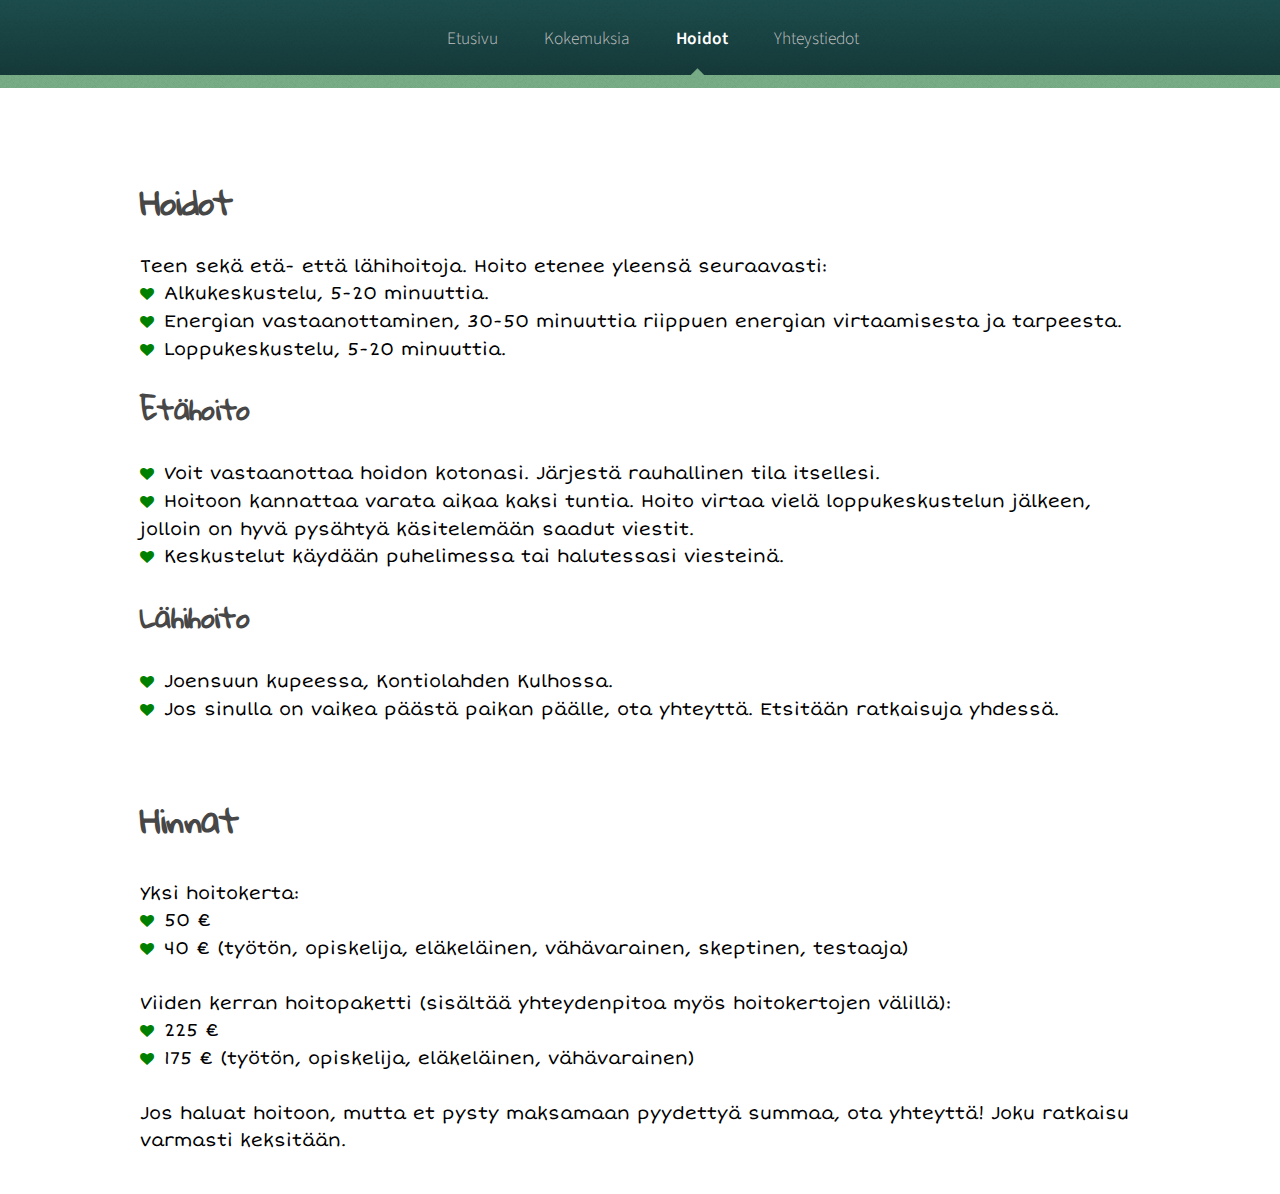
==== hoidot.html @ b132fb82 "Update hoidot.html" ====
<!DOCTYPE html>
<!--
	Arcana by HTML5 UP
	html5up.net | @ajlkn
	Free for personal and commercial use under the CCA 3.0 license (html5up.net/license)
-->
<html>

<head>
  <title>Tarinani</title>
  <meta charset="utf-8" />
  <meta name="viewport" content="width=device-width, initial-scale=1, user-scalable=no" />
  <link rel="stylesheet" href="assets/css/main.css" />
  <link href="https://fonts.googleapis.com/css?family=Gloria+Hallelujah" rel="stylesheet" />
  <link href="https://fonts.googleapis.com/css?family=Gloria+Hallelujah|Short+Stack" rel="stylesheet" />
</head>

<body class="is-preload">
  <div id="page-wrapper">
    <!-- Header -->
    <div id="header">
      <nav id="nav">
        <ul>
          <li><a href="index.html">Etusivu</a></li>
          <li><a href="kokemuksia.html">Kokemuksia</a></li>
          <li class="current"><a href="hoidot.html">Hoidot</a></li>
          <li><a href="yhteystiedot.html">Yhteystiedot</a></li>
        </ul>
      </nav>
    </div>

    <!-- Main -->
    <section class="wrapper style1">
      <div class="container">
        <div id="content">
          <!-- Content -->
          <article style="font-size:18px;">
            <header id="tarinani">
              <h2>Hoidot</h2>
              <p></p>
              <p class="kuka">
              <ul class="list">
		<li>Teen sekä etä- että lähihoitoja. Hoito etenee yleensä seuraavasti:</li>
                <li><i class="fas fa-heart heart"></i> Alkukeskustelu, 5-20 minuuttia.</li>
                <li><i class="fas fa-heart heart"></i> Energian vastaanottaminen, 30-50 minuuttia riippuen energian virtaamisesta ja tarpeesta.</li>
                <li><i class="fas fa-heart heart"></i> Loppukeskustelu, 5-20 minuuttia.</li>
              </ul>
              </p>

              <p class="kuka">
              <h3>Etähoito</h3>
              <ul class="list">
                <li><i class="fas fa-heart heart"></i> Voit vastaanottaa hoidon kotonasi. Järjestä rauhallinen tila itsellesi.</li>
                <li><i class="fas fa-heart heart"></i> Hoitoon kannattaa varata aikaa kaksi tuntia. Hoito virtaa vielä loppukeskustelun jälkeen, jolloin on hyvä pysähtyä käsitelemään saadut viestit. </li>
                <li><i class="fas fa-heart heart"></i> Keskustelut käydään puhelimessa tai halutessasi viesteinä.</li>
              </ul>
              </p>

              <p class="kuka">
              <h3>Lähihoito</h3>
              <ul class="list">
                <li><i class="fas fa-heart heart"></i> Joensuun kupeessa, Kontiolahden Kulhossa.</li>
                <li><i class="fas fa-heart heart"></i> Jos sinulla on vaikea päästä paikan päälle, ota yhteyttä. Etsitään ratkaisuja yhdessä.</li>
              </ul>
              </p>

              <br>

              <p class="kuka">
              <h2>Hinnat</h2>
              <ul class="list">
                <li>Yksi hoitokerta:</li>
                <li><i class="fas fa-heart heart"></i> 50 €</li>
                <li><i class="fas fa-heart heart"></i> 40 € (työtön, opiskelija, eläkeläinen, vähävarainen, skeptinen, testaaja)</li>
                <br>
                <li>Viiden kerran hoitopaketti (sisältää yhteydenpitoa myös hoitokertojen välillä):</li>
                <li><i class="fas fa-heart heart"></i> 225 €</li>
                <li><i class="fas fa-heart heart"></i> 175 € (työtön, opiskelija, eläkeläinen, vähävarainen)</li>
                <br>
                <li>Jos haluat hoitoon, mutta et pysty maksamaan pyydettyä summaa, ota yhteyttä! Joku ratkaisu varmasti keksitään.</li>
              </ul>
              </p>
            </header>
          </article>
        </div>
      </div>
    </section>
  </div>

  <!-- Scripts -->
  <script src="assets/js/jquery.min.js"></script>
  <script src="assets/js/jquery.dropotron.min.js"></script>
  <script src="assets/js/browser.min.js"></script>
  <script src="assets/js/breakpoints.min.js"></script>
  <script src="assets/js/util.js"></script>
  <script src="assets/js/main.js"></script>
</body>

</html>
---- assets/css/main.css ----
@import url("font-awesome.min.css");
@import url("https://fonts.googleapis.com/css?family=Source+Sans+Pro:300,300italic,600,600italic");

/*
	Arcana by HTML5 UP
	html5up.net | @ajlkn
	Free for personal and commercial use under the CCA 3.0 license (html5up.net/license)
*/

html,
body,
div,
span,
applet,
object,
iframe,
h1,
h2,
h3,
h4,
h5,
h6,
p,
blockquote,
pre,
a,
abbr,
acronym,
address,
big,
cite,
code,
del,
dfn,
em,
img,
ins,
kbd,
q,
s,
samp,
small,
strike,
strong,
sub,
sup,
tt,
var,
b,
u,
i,
center,
dl,
dt,
dd,
ol,
ul,
li,
fieldset,
form,
label,
legend,
table,
caption,
tbody,
tfoot,
thead,
tr,
th,
td,
article,
aside,
canvas,
details,
embed,
figure,
figcaption,
footer,
header,
hgroup,
menu,
nav,
output,
ruby,
section,
summary,
time,
mark,
audio,
video {
  margin: 0;
  padding: 0;
  border: 0;
  font-size: 100%;
  font: inherit;
  vertical-align: baseline;
}

article,
aside,
details,
figcaption,
figure,
footer,
header,
hgroup,
menu,
nav,
section {
  display: block;
}

body {
  line-height: 1;
}

ol,
ul {
  list-style: none;
}

blockquote,
q {
  quotes: none;
}

blockquote:before,
blockquote:after,
q:before,
q:after {
  content: "";
  content: none;
}

table {
  border-collapse: collapse;
  border-spacing: 0;
}

body {
  -webkit-text-size-adjust: none;
}

mark {
  background-color: transparent;
  color: inherit;
}
.image-wrapper {
  margin-top: 30px;
  width: 100%;
  display: grid;
  align-items: center;
  padding-left: 0 !important;
  padding: 0 !important;
}
.center {
  display: grid;
  align-items: center;
}
.site-title {
  text-align: center;
  font-size: 2.75em;
  letter-spacing: 0;
  margin-bottom: 20px;
}
.first {
  margin-top: 20px !important;
  margin-left: 0 !important;
}
.no-margin {
  margin-left: 0 !important;
}
.text-first {
  padding-left: 0 !important;
  padding-right: 40px !important;
}
.first-image {
  width: 95%;
  height: 100%;
  object-fit: cover;
  box-shadow: 6px 2px 19px 3px #07070775;
}
.profile-image {
  box-shadow: 6px 2px 19px 3px #07070775;
  width: 95%;
  height: 100%;
  object-fit: cover;
}
.pay {
  font-family: "Short Stack", cursive;
}
.select {
  padding: 5px;
}
.kuka {
  text-align: left;
  font-size: 1.3rem !important;
}
.wrapper-tarinani {
  padding-top: 0 !important;
  margin: 3em 0;
}
.bold-title {
  font-weight: 700;
  font-size: 18px;
}
.less-margin {
  margin: 0 0 1em 0;
}
#sähköpostiystävä {
  margin-top: 4em !important;
}
#ystävätapaaminen {
  margin-top: 4em !important;
}
#ystävätapaaminen > h3 {
  margin-bottom: 50px;
}
.list {
  font-family: "Short Stack", cursive;
  list-style: none;
  padding-left: 0;
  line-height: 27px;
}
.list li{
  padding-left:0;
  color: black
}
.heart {
  font-family: FontAwesome;
  font-style: normal;
  margin: 0 3px 0 0;
  color: green;
  font-size: 14px;
}
.grid {
  display: grid;
  justify-items: center;
}
.box-wrapper {
  box-shadow: 0px -1px 3px 1px #afaeae;
  padding: 10px;
  min-height: 260px;
  margin-bottom: 20px;
}
.box-wrapper-small {
  box-shadow: 0px -1px 3px 1px #afaeae;
  padding: 10px;
  margin-bottom: 20px;
}
.email {
  color: green;
  padding: 0 5px;
}
.first-text {
  margin-top: 80px;
  text-align: center;
}

.email:hover {
  background: green;
  color: white;
}
input::-moz-focus-inner {
  border: 0;
  padding: 0;
}

input,
select,
textarea {
  -moz-appearance: none;
  -webkit-appearance: none;
  -ms-appearance: none;
  appearance: none;
}
p {
  font-family: "Short Stack", cursive;
}

/* Basic */

html {
  box-sizing: border-box;
}

*,
*:before,
*:after {
  box-sizing: inherit;
}

body {
  background: #f7f7f7 url("images/bg01.png");
}

body.is-preload *,
body.is-preload *:before,
body.is-preload *:after {
  -moz-animation: none !important;
  -webkit-animation: none !important;
  -ms-animation: none !important;
  animation: none !important;
  -moz-transition: none !important;
  -webkit-transition: none !important;
  -ms-transition: none !important;
  transition: none !important;
}

body,
input,
select,
textarea {
  color: #474747;
  font-family: "Source Sans Pro", sans-serif;
  font-size: 16pt;
  font-weight: 300;
  line-height: 1.65em;
}

a {
  -moz-transition: color 0.2s ease-in-out, border-color 0.2s ease-in-out,
    opacity 0.2s ease-in-out;
  -webkit-transition: color 0.2s ease-in-out, border-color 0.2s ease-in-out,
    opacity 0.2s ease-in-out;
  -ms-transition: color 0.2s ease-in-out, border-color 0.2s ease-in-out,
    opacity 0.2s ease-in-out;
  transition: color 0.2s ease-in-out, border-color 0.2s ease-in-out,
    opacity 0.2s ease-in-out;
  color: #78ad87;
  text-decoration: none;
  border-bottom: dotted 1px;
}

a:hover {
  color: #78ad87;
  border-bottom-color: transparent;
}

strong,
b {
  font-weight: 600;
}

em,
i {
  font-style: italic;
}

p,
ul,
ol,
dl,
table,
blockquote {
  margin: 0 0 2em 0;
}

h1,
h2,
h3,
h4,
h5,
h6 {
  color: inherit;
  font-weight: 600;
  line-height: 1.75em;
  margin-bottom: 1em;
  font-family: "Gloria Hallelujah", cursive;
}

h1 a,
h2 a,
h3 a,
h4 a,
h5 a,
h6 a {
  color: inherit;
  text-decoration: none;
}

h1 em,
h2 em,
h3 em,
h4 em,
h5 em,
h6 em {
  font-style: normal;
  font-weight: 300;
}

h2 {
  font-size: 1.75em;
  letter-spacing: -0.025em;
}

h3 {
  font-size: 1.5em;
  letter-spacing: -0.025em;
}

sub {
  font-size: 0.8em;
  position: relative;
  top: 0.5em;
}

sup {
  font-size: 0.8em;
  position: relative;
  top: -0.5em;
}

hr {
  border-top: solid 1px #e0e0e0;
  border: 0;
  margin-bottom: 1.5em;
}

blockquote {
  border-left: solid 0.5em #e0e0e0;
  font-style: italic;
  padding: 1em 0 1em 2em;
}

/* Container */

.container {
  margin: 0 auto;
  max-width: 100%;
  width: 1400px;
}

@media screen and (max-width: 1680px) {
  .container {
    width: 1200px;
  }
}

@media screen and (max-width: 1280px) {
  .container {
    width: 1000px;
  }
}

@media screen and (max-width: 980px) {
  .container {
    width: 95%;
  }
}

@media screen and (max-width: 840px) {
  .container {
    width: 95%;
  }
}

@media screen and (max-width: 736px) {
  .container {
    width: 90%;
  }
}

@media screen and (max-width: 480px) {
  .container {
    width: 100%;
  }
  .image-wrapper {
    height: 200px;
  }
  .first-image {
    width: 100%;
    margin-bottom: 20px;
  }
}

/* Row */

.row {
  display: flex;
  flex-wrap: wrap;
  box-sizing: border-box;
  align-items: stretch;
}

.row > * {
  box-sizing: border-box;
}

.row.gtr-uniform > * > :last-child {
  margin-bottom: 0;
}

.row.aln-left {
  justify-content: flex-start;
}

.row.aln-center {
  justify-content: center;
}

.row.aln-right {
  justify-content: flex-end;
}

.row.aln-top {
  align-items: flex-start;
}

.row.aln-middle {
  align-items: center;
}

.row.aln-bottom {
  align-items: flex-end;
}

.row > .imp {
  order: -1;
}

.row > .col-1 {
  width: 8.3333333333%;
}

.row > .off-1 {
  margin-left: 8.3333333333%;
}

.row > .col-2 {
  width: 16.6666666667%;
}

.row > .off-2 {
  margin-left: 16.6666666667%;
}

.row > .col-3 {
  width: 25%;
}

.row > .off-3 {
  margin-left: 25%;
}

.row > .col-4 {
  width: 33.3333333333%;
}

.row > .off-4 {
  margin-left: 33.3333333333%;
}

.row > .col-5 {
  width: 41.6666666667%;
}

.row > .off-5 {
  margin-left: 41.6666666667%;
}

.row > .col-6 {
  width: 50%;
}

.row > .off-6 {
  margin-left: 50%;
}

.row > .col-7 {
  width: 58.3333333333%;
}

.row > .off-7 {
  margin-left: 58.3333333333%;
}

.row > .col-8 {
  width: 66.6666666667%;
}

.row > .off-8 {
  margin-left: 66.6666666667%;
}

.row > .col-9 {
  width: 75%;
}

.row > .off-9 {
  margin-left: 75%;
}

.row > .col-10 {
  width: 83.3333333333%;
}

.row > .off-10 {
  margin-left: 83.3333333333%;
}

.row > .col-11 {
  width: 91.6666666667%;
}

.row > .off-11 {
  margin-left: 91.6666666667%;
}

.row > .col-12 {
  width: 100%;
}

.row > .off-12 {
  margin-left: 100%;
}

.row.gtr-0 {
  margin-top: 0px;
  margin-left: 0px;
}

.row.gtr-0 > * {
  padding: 0px 0 0 0px;
}

.row.gtr-0.gtr-uniform {
  margin-top: 0px;
}

.row.gtr-0.gtr-uniform > * {
  padding-top: 0px;
}

.row.gtr-25 {
  margin-top: -12.5px;
  margin-left: -12.5px;
}

.row.gtr-25 > * {
  padding: 12.5px 0 0 12.5px;
}

.row.gtr-25.gtr-uniform {
  margin-top: -12.5px;
}

.row.gtr-25.gtr-uniform > * {
  padding-top: 12.5px;
}

.row.gtr-50 {
  margin-top: -25px;
  margin-left: -25px;
}

.row.gtr-50 > * {
  padding: 25px 0 0 25px;
}

.row.gtr-50.gtr-uniform {
  margin-top: -25px;
}

.row.gtr-50.gtr-uniform > * {
  padding-top: 25px;
}

.row {
  margin-top: -50px;
  margin-left: -50px;
}

.row > * {
  padding: 50px 0 0 50px;
}

.row.gtr-uniform {
  margin-top: -50px;
}

.row.gtr-uniform > * {
  padding-top: 50px;
}

.row.gtr-150 {
  margin-top: -75px;
  margin-left: -75px;
}

.row.gtr-150 > * {
  padding: 75px 0 0 75px;
}

.row.gtr-150.gtr-uniform {
  margin-top: -75px;
}

.row.gtr-150.gtr-uniform > * {
  padding-top: 75px;
}

.row.gtr-200 {
  margin-top: -100px;
  margin-left: -100px;
}

.row.gtr-200 p {
  font-size: 1.2rem;
}
.row.gtr-200 a {
  font-weight: bold;
  border-bottom: dotted 2px;
  align-self: flex-end;
}
.row.gtr-200 {
  position: relative;
}
.row.gtr-200 > * {
  padding: 100px 0 0 100px;
}

.row.gtr-200.gtr-uniform {
  margin-top: -100px;
}

.row.gtr-200.gtr-uniform > * {
  padding-top: 100px;
}

@media screen and (max-width: 1680px) {
  .row {
    display: flex;
    flex-wrap: wrap;
    box-sizing: border-box;
    align-items: stretch;
  }

  .row > * {
    box-sizing: border-box;
  }

  .row.gtr-uniform > * > :last-child {
    margin-bottom: 0;
  }

  .row.aln-left {
    justify-content: flex-start;
  }

  .row.aln-center {
    justify-content: center;
  }

  .row.aln-right {
    justify-content: flex-end;
  }

  .row.aln-top {
    align-items: flex-start;
  }

  .row.aln-middle {
    align-items: center;
  }

  .row.aln-bottom {
    align-items: flex-end;
  }

  .row > .imp-wide {
    order: -1;
  }

  .row > .col-1-wide {
    width: 8.3333333333%;
  }

  .row > .off-1-wide {
    margin-left: 8.3333333333%;
  }

  .row > .col-2-wide {
    width: 16.6666666667%;
  }

  .row > .off-2-wide {
    margin-left: 16.6666666667%;
  }

  .row > .col-3-wide {
    width: 25%;
  }

  .row > .off-3-wide {
    margin-left: 25%;
  }

  .row > .col-4-wide {
    width: 33.3333333333%;
  }

  .row > .off-4-wide {
    margin-left: 33.3333333333%;
  }

  .row > .col-5-wide {
    width: 41.6666666667%;
  }

  .row > .off-5-wide {
    margin-left: 41.6666666667%;
  }

  .row > .col-6-wide {
    width: 50%;
  }

  .row > .off-6-wide {
    margin-left: 50%;
  }

  .row > .col-7-wide {
    width: 58.3333333333%;
  }

  .row > .off-7-wide {
    margin-left: 58.3333333333%;
  }

  .row > .col-8-wide {
    width: 66.6666666667%;
  }

  .row > .off-8-wide {
    margin-left: 66.6666666667%;
  }

  .row > .col-9-wide {
    width: 75%;
  }

  .row > .off-9-wide {
    margin-left: 75%;
  }

  .row > .col-10-wide {
    width: 83.3333333333%;
  }

  .row > .off-10-wide {
    margin-left: 83.3333333333%;
  }

  .row > .col-11-wide {
    width: 91.6666666667%;
  }

  .row > .off-11-wide {
    margin-left: 91.6666666667%;
  }

  .row > .col-12-wide {
    width: 100%;
  }

  .row > .off-12-wide {
    margin-left: 100%;
  }

  .row.gtr-0 {
    margin-top: 0px;
    margin-left: 0px;
  }

  .row.gtr-0 > * {
    padding: 0px 0 0 0px;
  }

  .row.gtr-0.gtr-uniform {
    margin-top: 0px;
  }

  .row.gtr-0.gtr-uniform > * {
    padding-top: 0px;
  }

  .row.gtr-25 {
    margin-top: -10px;
    margin-left: -10px;
  }

  .row.gtr-25 > * {
    padding: 10px 0 0 10px;
  }

  .row.gtr-25.gtr-uniform {
    margin-top: -10px;
  }

  .row.gtr-25.gtr-uniform > * {
    padding-top: 10px;
  }

  .row.gtr-50 {
    margin-top: -20px;
    margin-left: -20px;
  }

  .row.gtr-50 > * {
    padding: 20px 0 0 20px;
  }

  .row.gtr-50.gtr-uniform {
    margin-top: -20px;
  }

  .row.gtr-50.gtr-uniform > * {
    padding-top: 20px;
  }

  .row {
    margin-top: -40px;
    margin-left: -40px;
  }

  .row > * {
    padding: 40px 0 0 40px;
  }

  .row.gtr-uniform {
    margin-top: -40px;
  }

  .row.gtr-uniform > * {
    padding-top: 40px;
  }

  .row.gtr-150 {
    margin-top: -60px;
    margin-left: -60px;
  }

  .row.gtr-150 > * {
    padding: 60px 0 0 60px;
  }

  .row.gtr-150.gtr-uniform {
    margin-top: -60px;
  }

  .row.gtr-150.gtr-uniform > * {
    padding-top: 60px;
  }

  .row.gtr-200 {
    margin-top: -80px;
    margin-left: -80px;
  }

  .row.gtr-200 > * {
    padding: 80px 0 0 80px;
  }

  .row.gtr-200.gtr-uniform {
    margin-top: -80px;
  }

  .row.gtr-200.gtr-uniform > * {
    padding-top: 80px;
  }
}

@media screen and (max-width: 1280px) {
  .row {
    display: flex;
    flex-wrap: wrap;
    box-sizing: border-box;
    align-items: stretch;
  }

  .row > * {
    box-sizing: border-box;
  }

  .row.gtr-uniform > * > :last-child {
    margin-bottom: 0;
  }

  .row.aln-left {
    justify-content: flex-start;
  }

  .row.aln-center {
    justify-content: center;
  }

  .row.aln-right {
    justify-content: flex-end;
  }

  .row.aln-top {
    align-items: flex-start;
  }

  .row.aln-middle {
    align-items: center;
  }

  .row.aln-bottom {
    align-items: flex-end;
  }

  .row > .imp-normal {
    order: -1;
  }

  .row > .col-1-normal {
    width: 8.3333333333%;
  }

  .row > .off-1-normal {
    margin-left: 8.3333333333%;
  }

  .row > .col-2-normal {
    width: 16.6666666667%;
  }

  .row > .off-2-normal {
    margin-left: 16.6666666667%;
  }

  .row > .col-3-normal {
    width: 25%;
  }

  .row > .off-3-normal {
    margin-left: 25%;
  }

  .row > .col-4-normal {
    width: 33.3333333333%;
  }

  .row > .off-4-normal {
    margin-left: 33.3333333333%;
  }

  .row > .col-5-normal {
    width: 41.6666666667%;
  }

  .row > .off-5-normal {
    margin-left: 41.6666666667%;
  }

  .row > .col-6-normal {
    width: 50%;
  }

  .row > .off-6-normal {
    margin-left: 50%;
  }

  .row > .col-7-normal {
    width: 58.3333333333%;
  }

  .row > .off-7-normal {
    margin-left: 58.3333333333%;
  }

  .row > .col-8-normal {
    width: 66.6666666667%;
  }

  .row > .off-8-normal {
    margin-left: 66.6666666667%;
  }

  .row > .col-9-normal {
    width: 75%;
  }

  .row > .off-9-normal {
    margin-left: 75%;
  }

  .row > .col-10-normal {
    width: 83.3333333333%;
  }

  .row > .off-10-normal {
    margin-left: 83.3333333333%;
  }

  .row > .col-11-normal {
    width: 91.6666666667%;
  }

  .row > .off-11-normal {
    margin-left: 91.6666666667%;
  }

  .row > .col-12-normal {
    width: 100%;
  }

  .row > .off-12-normal {
    margin-left: 100%;
  }

  .row.gtr-0 {
    margin-top: 0px;
    margin-left: 0px;
  }

  .row.gtr-0 > * {
    padding: 0px 0 0 0px;
  }

  .row.gtr-0.gtr-uniform {
    margin-top: 0px;
  }

  .row.gtr-0.gtr-uniform > * {
    padding-top: 0px;
  }

  .row.gtr-25 {
    margin-top: -7.5px;
    margin-left: -7.5px;
  }

  .row.gtr-25 > * {
    padding: 7.5px 0 0 7.5px;
  }

  .row.gtr-25.gtr-uniform {
    margin-top: -7.5px;
  }

  .row.gtr-25.gtr-uniform > * {
    padding-top: 7.5px;
  }

  .row.gtr-50 {
    margin-top: -15px;
    margin-left: -15px;
  }

  .row.gtr-50 > * {
    padding: 15px 0 0 15px;
  }

  .row.gtr-50.gtr-uniform {
    margin-top: -15px;
  }

  .row.gtr-50.gtr-uniform > * {
    padding-top: 15px;
  }

  .row {
    margin-top: -30px;
    margin-left: -30px;
  }

  .row > * {
    padding: 30px 0 0 30px;
  }

  .row.gtr-uniform {
    margin-top: -30px;
  }

  .row.gtr-uniform > * {
    padding-top: 30px;
  }

  .row.gtr-150 {
    margin-top: -45px;
    margin-left: -45px;
  }

  .row.gtr-150 > * {
    padding: 45px 0 0 45px;
  }

  .row.gtr-150.gtr-uniform {
    margin-top: -45px;
  }

  .row.gtr-150.gtr-uniform > * {
    padding-top: 45px;
  }

  .row.gtr-200 {
    margin-top: -60px;
    margin-left: -60px;
  }

  .row.gtr-200 > * {
    padding: 30px 0 0 30px;
  }

  .row.gtr-200.gtr-uniform {
    margin-top: -60px;
  }

  .row.gtr-200.gtr-uniform > * {
    padding-top: 60px;
  }
}

@media screen and (max-width: 980px) {
  .row {
    display: flex;
    flex-wrap: wrap;
    box-sizing: border-box;
    align-items: stretch;
  }

  .row > * {
    box-sizing: border-box;
  }

  .row.gtr-uniform > * > :last-child {
    margin-bottom: 0;
  }

  .row.aln-left {
    justify-content: flex-start;
  }

  .row.aln-center {
    justify-content: center;
  }

  .row.aln-right {
    justify-content: flex-end;
  }

  .row.aln-top {
    align-items: flex-start;
  }

  .row.aln-middle {
    align-items: center;
  }

  .row.aln-bottom {
    align-items: flex-end;
  }

  .row > .imp-narrow {
    order: -1;
  }

  .row > .col-1-narrow {
    width: 8.3333333333%;
  }

  .row > .off-1-narrow {
    margin-left: 8.3333333333%;
  }

  .row > .col-2-narrow {
    width: 16.6666666667%;
  }

  .row > .off-2-narrow {
    margin-left: 16.6666666667%;
  }

  .row > .col-3-narrow {
    width: 25%;
  }

  .row > .off-3-narrow {
    margin-left: 25%;
  }

  .row > .col-4-narrow {
    width: 33.3333333333%;
  }

  .row > .off-4-narrow {
    margin-left: 33.3333333333%;
  }

  .row > .col-5-narrow {
    width: 41.6666666667%;
  }

  .row > .off-5-narrow {
    margin-left: 41.6666666667%;
  }

  .row > .col-6-narrow {
    width: 50%;
  }

  .row > .off-6-narrow {
    margin-left: 50%;
  }

  .row > .col-7-narrow {
    width: 58.3333333333%;
  }

  .row > .off-7-narrow {
    margin-left: 58.3333333333%;
  }

  .row > .col-8-narrow {
    width: 66.6666666667%;
  }

  .row > .off-8-narrow {
    margin-left: 66.6666666667%;
  }

  .row > .col-9-narrow {
    width: 75%;
  }

  .row > .off-9-narrow {
    margin-left: 75%;
  }

  .row > .col-10-narrow {
    width: 83.3333333333%;
  }

  .row > .off-10-narrow {
    margin-left: 83.3333333333%;
  }

  .row > .col-11-narrow {
    width: 91.6666666667%;
  }

  .row > .off-11-narrow {
    margin-left: 91.6666666667%;
  }

  .row > .col-12-narrow {
    width: 100%;
  }

  .row > .off-12-narrow {
    margin-left: 100%;
  }

  .row.gtr-0 {
    margin-top: 0px;
    margin-left: 0px;
  }

  .row.gtr-0 > * {
    padding: 0px 0 0 0px;
  }

  .row.gtr-0.gtr-uniform {
    margin-top: 0px;
  }

  .row.gtr-0.gtr-uniform > * {
    padding-top: 0px;
  }

  .row.gtr-25 {
    margin-top: -7.5px;
    margin-left: -7.5px;
  }

  .row.gtr-25 > * {
    padding: 7.5px 0 0 7.5px;
  }

  .row.gtr-25.gtr-uniform {
    margin-top: -7.5px;
  }

  .row.gtr-25.gtr-uniform > * {
    padding-top: 7.5px;
  }

  .row.gtr-50 {
    margin-top: -15px;
    margin-left: -15px;
  }

  .row.gtr-50 > * {
    padding: 15px 0 0 15px;
  }

  .row.gtr-50.gtr-uniform {
    margin-top: -15px;
  }

  .row.gtr-50.gtr-uniform > * {
    padding-top: 15px;
  }

  .row {
    margin-top: -30px;
    margin-left: -30px;
  }

  .row > * {
    padding: 30px 0 0 30px;
  }

  .row.gtr-uniform {
    margin-top: -30px;
  }

  .row.gtr-uniform > * {
    padding-top: 30px;
  }

  .row.gtr-150 {
    margin-top: -45px;
    margin-left: -45px;
  }

  .row.gtr-150 > * {
    padding: 45px 0 0 45px;
  }

  .row.gtr-150.gtr-uniform {
    margin-top: -45px;
  }

  .row.gtr-150.gtr-uniform > * {
    padding-top: 45px;
  }

  .row.gtr-200 {
    margin-top: -60px;
    margin-left: -60px;
  }

  .row.gtr-200 > * {
    padding: 60px 0 0 60px;
  }

  .row.gtr-200.gtr-uniform {
    margin-top: -60px;
  }

  .row.gtr-200.gtr-uniform > * {
    padding-top: 60px;
  }
}

@media screen and (max-width: 840px) {
  .row {
    display: flex;
    flex-wrap: wrap;
    box-sizing: border-box;
    align-items: stretch;
  }

  .row > * {
    box-sizing: border-box;
  }

  .row.gtr-uniform > * > :last-child {
    margin-bottom: 0;
  }

  .row.aln-left {
    justify-content: flex-start;
  }

  .row.aln-center {
    justify-content: center;
  }

  .row.aln-right {
    justify-content: flex-end;
  }

  .row.aln-top {
    align-items: flex-start;
  }

  .row.aln-middle {
    align-items: center;
  }

  .row.aln-bottom {
    align-items: flex-end;
  }

  .row > .imp-narrower {
    order: -1;
  }

  .row > .col-1-narrower {
    width: 8.3333333333%;
  }

  .row > .off-1-narrower {
    margin-left: 8.3333333333%;
  }

  .row > .col-2-narrower {
    width: 16.6666666667%;
  }

  .row > .off-2-narrower {
    margin-left: 16.6666666667%;
  }

  .row > .col-3-narrower {
    width: 25%;
  }

  .row > .off-3-narrower {
    margin-left: 25%;
  }

  .row > .col-4-narrower {
    width: 33.3333333333%;
  }

  .row > .off-4-narrower {
    margin-left: 33.3333333333%;
  }

  .row > .col-5-narrower {
    width: 41.6666666667%;
  }

  .row > .off-5-narrower {
    margin-left: 41.6666666667%;
  }

  .row > .col-6-narrower {
    width: 50%;
  }

  .row > .off-6-narrower {
    margin-left: 50%;
  }

  .row > .col-7-narrower {
    width: 58.3333333333%;
  }

  .row > .off-7-narrower {
    margin-left: 58.3333333333%;
  }

  .row > .col-8-narrower {
    width: 66.6666666667%;
  }

  .row > .off-8-narrower {
    margin-left: 66.6666666667%;
  }

  .row > .col-9-narrower {
    width: 75%;
  }

  .row > .off-9-narrower {
    margin-left: 75%;
  }

  .row > .col-10-narrower {
    width: 83.3333333333%;
  }

  .row > .off-10-narrower {
    margin-left: 83.3333333333%;
  }

  .row > .col-11-narrower {
    width: 91.6666666667%;
  }

  .row > .off-11-narrower {
    margin-left: 91.6666666667%;
  }

  .row > .col-12-narrower {
    width: 100%;
  }

  .row > .off-12-narrower {
    margin-left: 100%;
  }

  .row.gtr-0 {
    margin-top: 0px;
    margin-left: 0px;
  }

  .row.gtr-0 > * {
    padding: 0px 0 0 0px;
  }

  .row.gtr-0.gtr-uniform {
    margin-top: 0px;
  }

  .row.gtr-0.gtr-uniform > * {
    padding-top: 0px;
  }

  .row.gtr-25 {
    margin-top: -7.5px;
    margin-left: -7.5px;
  }

  .row.gtr-25 > * {
    padding: 7.5px 0 0 7.5px;
  }

  .row.gtr-25.gtr-uniform {
    margin-top: -7.5px;
  }

  .row.gtr-25.gtr-uniform > * {
    padding-top: 7.5px;
  }

  .row.gtr-50 {
    margin-top: -15px;
    margin-left: -15px;
  }

  .row.gtr-50 > * {
    padding: 15px 0 0 15px;
  }

  .row.gtr-50.gtr-uniform {
    margin-top: -15px;
  }

  .row.gtr-50.gtr-uniform > * {
    padding-top: 15px;
  }

  .row {
    margin-top: -30px;
    margin-left: -30px;
  }

  .row > * {
    padding: 30px 0 0 30px;
  }

  .row.gtr-uniform {
    margin-top: -30px;
  }

  .row.gtr-uniform > * {
    padding-top: 30px;
  }

  .row.gtr-150 {
    margin-top: -45px;
    margin-left: -45px;
  }

  .row.gtr-150 > * {
    padding: 45px 0 0 45px;
  }

  .row.gtr-150.gtr-uniform {
    margin-top: -45px;
  }

  .row.gtr-150.gtr-uniform > * {
    padding-top: 45px;
  }

  .row.gtr-200 {
    margin-top: -60px;
    margin-left: -60px;
  }

  .row.gtr-200 > * {
    padding: 0;
  }

  .row.gtr-200.gtr-uniform {
    margin-top: -60px;
  }

  .row.gtr-200.gtr-uniform > * {
    padding-top: 60px;
  }
}

@media screen and (max-width: 736px) {
  .row {
    display: flex;
    flex-wrap: wrap;
    box-sizing: border-box;
    align-items: stretch;
  }

  .row > * {
    box-sizing: border-box;
  }

  .row.gtr-uniform > * > :last-child {
    margin-bottom: 0;
  }

  .row.aln-left {
    justify-content: flex-start;
  }

  .row.aln-center {
    justify-content: center;
  }

  .row.aln-right {
    justify-content: flex-end;
  }

  .row.aln-top {
    align-items: flex-start;
  }

  .row.aln-middle {
    align-items: center;
  }

  .row.aln-bottom {
    align-items: flex-end;
  }

  .row > .imp-mobile {
    order: -1;
  }

  .row > .col-1-mobile {
    width: 8.3333333333%;
  }

  .row > .off-1-mobile {
    margin-left: 8.3333333333%;
  }

  .row > .col-2-mobile {
    width: 16.6666666667%;
  }

  .row > .off-2-mobile {
    margin-left: 16.6666666667%;
  }

  .row > .col-3-mobile {
    width: 25%;
  }

  .row > .off-3-mobile {
    margin-left: 25%;
  }

  .row > .col-4-mobile {
    width: 33.3333333333%;
  }

  .row > .off-4-mobile {
    margin-left: 33.3333333333%;
  }

  .row > .col-5-mobile {
    width: 41.6666666667%;
  }

  .row > .off-5-mobile {
    margin-left: 41.6666666667%;
  }

  .row > .col-6-mobile {
    width: 50%;
  }

  .row > .off-6-mobile {
    margin-left: 50%;
  }

  .row > .col-7-mobile {
    width: 58.3333333333%;
  }

  .row > .off-7-mobile {
    margin-left: 58.3333333333%;
  }

  .row > .col-8-mobile {
    width: 66.6666666667%;
  }

  .row > .off-8-mobile {
    margin-left: 66.6666666667%;
  }

  .row > .col-9-mobile {
    width: 75%;
  }

  .row > .off-9-mobile {
    margin-left: 75%;
  }

  .row > .col-10-mobile {
    width: 83.3333333333%;
  }

  .row > .off-10-mobile {
    margin-left: 83.3333333333%;
  }

  .row > .col-11-mobile {
    width: 91.6666666667%;
  }

  .row > .off-11-mobile {
    margin-left: 91.6666666667%;
  }

  .row > .col-12-mobile {
    width: 100%;
  }

  .row > .off-12-mobile {
    margin-left: 100%;
  }

  .row.gtr-0 {
    margin-top: 0px;
    margin-left: 0px;
  }

  .row.gtr-0 > * {
    padding: 0px 0 0 0px;
  }

  .row.gtr-0.gtr-uniform {
    margin-top: 0px;
  }

  .row.gtr-0.gtr-uniform > * {
    padding-top: 0px;
  }

  .row.gtr-25 {
    margin-top: -5px;
    margin-left: -5px;
  }

  .row.gtr-25 > * {
    padding: 5px 0 0 5px;
  }

  .row.gtr-25.gtr-uniform {
    margin-top: -5px;
  }

  .row.gtr-25.gtr-uniform > * {
    padding-top: 5px;
  }

  .row.gtr-50 {
    margin-top: -10px;
    margin-left: -10px;
  }

  .row.gtr-50 > * {
    padding: 10px 0 0 10px;
  }

  .row.gtr-50.gtr-uniform {
    margin-top: -10px;
  }

  .row.gtr-50.gtr-uniform > * {
    padding-top: 10px;
  }

  .row {
    margin-top: -20px;
    margin-left: -20px;
  }

  .row > * {
    padding: 20px 0 0 20px;
  }

  .row.gtr-uniform {
    margin-top: -20px;
  }

  .row.gtr-uniform > * {
    padding-top: 20px;
  }

  .row.gtr-150 {
    margin-top: -30px;
    margin-left: -30px;
  }

  .row.gtr-150 > * {
    padding: 30px 0 0 30px;
  }

  .row.gtr-150.gtr-uniform {
    margin-top: -30px;
  }

  .row.gtr-150.gtr-uniform > * {
    padding-top: 30px;
  }

  .row.gtr-200 {
    margin-top: -40px;
    margin-left: -40px;
  }

  .row.gtr-200 > * {
    padding: 40px 0 0 40px;
  }

  .row.gtr-200.gtr-uniform {
    margin-top: -40px;
  }

  .row.gtr-200.gtr-uniform > * {
    padding-top: 40px;
  }
}

@media screen and (max-width: 480px) {
  .row {
    display: flex;
    flex-wrap: wrap;
    box-sizing: border-box;
    align-items: stretch;
  }

  .row > * {
    box-sizing: border-box;
  }

  .row.gtr-uniform > * > :last-child {
    margin-bottom: 0;
  }

  .row.aln-left {
    justify-content: flex-start;
  }

  .row.aln-center {
    justify-content: center;
  }

  .row.aln-right {
    justify-content: flex-end;
  }

  .row.aln-top {
    align-items: flex-start;
  }

  .row.aln-middle {
    align-items: center;
  }

  .row.aln-bottom {
    align-items: flex-end;
  }

  .row > .imp-mobilep {
    order: -1;
  }

  .row > .col-1-mobilep {
    width: 8.3333333333%;
  }

  .row > .off-1-mobilep {
    margin-left: 8.3333333333%;
  }

  .row > .col-2-mobilep {
    width: 16.6666666667%;
  }

  .row > .off-2-mobilep {
    margin-left: 16.6666666667%;
  }

  .row > .col-3-mobilep {
    width: 25%;
  }

  .row > .off-3-mobilep {
    margin-left: 25%;
  }

  .row > .col-4-mobilep {
    width: 33.3333333333%;
  }

  .row > .off-4-mobilep {
    margin-left: 33.3333333333%;
  }

  .row > .col-5-mobilep {
    width: 41.6666666667%;
  }

  .row > .off-5-mobilep {
    margin-left: 41.6666666667%;
  }

  .row > .col-6-mobilep {
    width: 50%;
  }

  .row > .off-6-mobilep {
    margin-left: 50%;
  }

  .row > .col-7-mobilep {
    width: 58.3333333333%;
  }

  .row > .off-7-mobilep {
    margin-left: 58.3333333333%;
  }

  .row > .col-8-mobilep {
    width: 66.6666666667%;
  }

  .row > .off-8-mobilep {
    margin-left: 66.6666666667%;
  }

  .row > .col-9-mobilep {
    width: 75%;
  }

  .row > .off-9-mobilep {
    margin-left: 75%;
  }

  .row > .col-10-mobilep {
    width: 83.3333333333%;
  }

  .row > .off-10-mobilep {
    margin-left: 83.3333333333%;
  }

  .row > .col-11-mobilep {
    width: 91.6666666667%;
  }

  .row > .off-11-mobilep {
    margin-left: 91.6666666667%;
  }

  .row > .col-12-mobilep {
    width: 100%;
  }

  .row > .off-12-mobilep {
    margin-left: 100%;
  }

  .row.gtr-0 {
    margin-top: 0px;
    margin-left: 0px;
  }

  .row.gtr-0 > * {
    padding: 0px 0 0 0px;
  }

  .row.gtr-0.gtr-uniform {
    margin-top: 0px;
  }

  .row.gtr-0.gtr-uniform > * {
    padding-top: 0px;
  }

  .row.gtr-25 {
    margin-top: -5px;
    margin-left: -5px;
  }

  .row.gtr-25 > * {
    padding: 5px 0 0 5px;
  }

  .row.gtr-25.gtr-uniform {
    margin-top: -5px;
  }

  .row.gtr-25.gtr-uniform > * {
    padding-top: 5px;
  }

  .row.gtr-50 {
    margin-top: -10px;
    margin-left: -10px;
  }

  .row.gtr-50 > * {
    padding: 10px 0 0 10px;
  }

  .row.gtr-50.gtr-uniform {
    margin-top: -10px;
  }

  .row.gtr-50.gtr-uniform > * {
    padding-top: 10px;
  }

  .row {
    margin-top: -20px;
    margin-left: -20px;
  }

  .row > * {
    padding: 20px 0 0 20px;
  }

  .row.gtr-uniform {
    margin-top: -20px;
  }

  .row.gtr-uniform > * {
    padding-top: 20px;
  }

  .row.gtr-150 {
    margin-top: -30px;
    margin-left: -30px;
  }

  .row.gtr-150 > * {
    padding: 30px 0 0 30px;
  }

  .row.gtr-150.gtr-uniform {
    margin-top: -30px;
  }

  .row.gtr-150.gtr-uniform > * {
    padding-top: 30px;
  }

  .row.gtr-200 {
    margin-top: -40px;
    margin-left: -40px;
  }

  .row.gtr-200 > * {
    padding: 0;
  }
  .row.gtr-200 p {
    font-size: 14px !important;
  }
  .row.gtr-200.gtr-uniform {
    margin-top: -40px;
  }

  .row.gtr-200.gtr-uniform > * {
    padding-top: 40px;
  }
}

/* Section/Article */

section.special,
article.special {
  text-align: center;
}

header p {
  color: #999;
  font-size: 1.25em;
  position: relative;
  margin-top: -1.25em;
  margin-bottom: 2.25em;
}

header.major {
  text-align: center;
  margin: 0 0 2em 0;
}

header.major h2 {
  font-size: 2.25em;
}

header.major p {
  position: relative;
  border-top: solid 1px #e0e0e0;
  padding: 1em 0 0 0;
  margin: 0;
  top: -1em;
  font-size: 1.5em;
  letter-spacing: -0.025em;
}

footer {
  margin: 0 0 3em 0;
}
#footer {
  padding: 10px 20px 0 20px !important;
  color: #f18908;
  text-align: center;
}
footer > :last-child {
  margin-bottom: 0;
}

footer.major {
  padding-top: 3em;
}

/* Form */

input[type="text"],
input[type="password"],
input[type="email"],
textarea {
  -moz-appearance: none;
  -webkit-appearance: none;
  -ms-appearance: none;
  appearance: none;
  -moz-transition: border-color 0.2s ease-in-out;
  -webkit-transition: border-color 0.2s ease-in-out;
  -ms-transition: border-color 0.2s ease-in-out;
  transition: border-color 0.2s ease-in-out;
  background: #fff;
  border: solid 1px #e0e0e0;
  border-radius: 5px;
  color: inherit;
  display: block;
  outline: 0;
  padding: 0.75em;
  text-decoration: none;
  width: 100%;
}

input[type="text"]:focus,
input[type="password"]:focus,
input[type="email"]:focus,
textarea:focus {
  border-color: #78ad87;
}

input[type="text"],
input[type="password"],
input[type="email"] {
  line-height: 1em;
}

label {
  display: block;
  color: inherit;
  font-weight: 600;
  line-height: 1.75em;
  margin-bottom: 0.5em;
}

::-webkit-input-placeholder {
  color: #999;
  position: relative;
  top: 3px;
}

:-moz-placeholder {
  color: #999;
}

::-moz-placeholder {
  color: #999;
}

:-ms-input-placeholder {
  color: #999;
}

/* Image */

.image {
  border: 0;
  display: inline-block;
  position: relative;
  border-radius: 5px;
}

.image img {
  display: block;
  border-radius: 5px;
}

.image.left {
  display: block;
  float: left;
  margin: 0 2em 2em 0;
  position: relative;
  top: 0.25em;
}

.image.left img {
  display: block;
  width: 100%;
}

.image.fit {
  display: block;
}

.image.fit img {
  display: block;
  width: 100%;
}

.image.featured {
  display: block;
  margin: 0 0 2em 0;
}

.image.featured img {
  display: block;
  width: 100%;
}

/* Icon */

.icon {
  text-decoration: none;
  position: relative;
  text-decoration: none;
}

.icon:before {
  -moz-osx-font-smoothing: grayscale;
  -webkit-font-smoothing: antialiased;
  font-family: FontAwesome;
  font-style: normal;
  font-weight: normal;
  text-transform: none !important;
}

.icon > .label {
  display: none;
}

.icon.major {
  text-align: center;
  cursor: default;
  background-color: #78ad87;
  color: #fff;
  border-radius: 100%;
  display: inline-block;
  width: 5em;
  height: 5em;
  line-height: 5em;
}

.icon.major:before {
  font-size: 40px;
}
.fa-sun-o {
  background-color: #fff !important;
  color: #ffba00 !important;
}
.fa-envira {
  background-color: #fff !important;
  color: #0b933a !important;
}
.fa-pagelines {
  background-color: #fff !important;
  color: #ffba00 !important;
}

/* Lists */

ol {
  list-style: decimal;
  padding-left: 1.25em;
}

ol li {
  padding-left: 0.25em;
}

ul {
  list-style: disc;
  padding-left: 1em;
}

ul li {
  padding-left: 0.5em;
}

/* Links */

ul.links {
  list-style: none;
  padding-left: 0;
}

ul.links li {
  line-height: 2.5em;
  padding-left: 0;
}

/* Icons */

ul.icons {
  cursor: default;
  list-style: none;
  padding-left: 0;
}

ul.icons li {
  display: inline-block;
  line-height: 1em;
  padding-left: 1.5em;
}

ul.icons li:first-child {
  padding-left: 0;
}

ul.icons li a,
ul.icons li span {
  font-size: 2em;
  border: 0;
}

/* Menu */

ul.menu {
  list-style: none;
  padding-left: 0;
}

ul.menu li {
  border-left: solid 1px #e0e0e0;
  display: inline-block;
  padding: 0 0 0 1em;
  margin: 0 0 0 1em;
}

ul.menu li:first-child {
  border-left: 0;
  margin-left: 0;
  padding-left: 0;
}

/* Actions */

ul.actions {
  display: -moz-flex;
  display: -webkit-flex;
  display: -ms-flex;
  display: flex;
  cursor: default;
  list-style: none;
  margin-left: -1em;
  padding-left: 0;
}

ul.actions li {
  padding: 0 0 0 1em;
  vertical-align: middle;
}

ul.actions.special {
  -moz-justify-content: center;
  -webkit-justify-content: center;
  -ms-justify-content: center;
  justify-content: center;
  width: 100%;
  margin-left: 0;
}

ul.actions.special li:first-child {
  padding-left: 0;
}

ul.actions.stacked {
  -moz-flex-direction: column;
  -webkit-flex-direction: column;
  -ms-flex-direction: column;
  flex-direction: column;
  margin-left: 0;
}

ul.actions.stacked li {
  padding: 1.25em 0 0 0;
}

ul.actions.stacked li:first-child {
  padding-top: 0;
}

ul.actions.fit {
  width: calc(100% + 1em);
}

ul.actions.fit li {
  -moz-flex-grow: 1;
  -webkit-flex-grow: 1;
  -ms-flex-grow: 1;
  flex-grow: 1;
  -moz-flex-shrink: 1;
  -webkit-flex-shrink: 1;
  -ms-flex-shrink: 1;
  flex-shrink: 1;
  width: 100%;
}

ul.actions.fit li > * {
  width: 100%;
}

ul.actions.fit.stacked {
  width: 100%;
}

@media screen and (max-width: 736px) {
  ul.actions:not(.fixed) {
    -moz-flex-direction: column;
    -webkit-flex-direction: column;
    -ms-flex-direction: column;
    flex-direction: column;
    margin-left: 0;
    width: 100% !important;
  }

  ul.actions:not(.fixed) li {
    -moz-flex-grow: 1;
    -webkit-flex-grow: 1;
    -ms-flex-grow: 1;
    flex-grow: 1;
    -moz-flex-shrink: 1;
    -webkit-flex-shrink: 1;
    -ms-flex-shrink: 1;
    flex-shrink: 1;
    padding: 1em 0 0 0;
    text-align: center;
    width: 100%;
  }

  ul.actions:not(.fixed) li > * {
    width: 100%;
  }

  ul.actions:not(.fixed) li:first-child {
    padding-top: 0;
  }

  ul.actions:not(.fixed) li input[type="submit"],
  ul.actions:not(.fixed) li input[type="reset"],
  ul.actions:not(.fixed) li input[type="button"],
  ul.actions:not(.fixed) li button,
  ul.actions:not(.fixed) li .button {
    width: 100%;
  }

  ul.actions:not(.fixed) li input[type="submit"].icon:before,
  ul.actions:not(.fixed) li input[type="reset"].icon:before,
  ul.actions:not(.fixed) li input[type="button"].icon:before,
  ul.actions:not(.fixed) li button.icon:before,
  ul.actions:not(.fixed) li .button.icon:before {
    margin-left: -0.5em;
  }
}

/* Tables */

table {
  width: 100%;
}

table.default {
  width: 100%;
}

table.default tbody tr {
  border-bottom: solid 1px #e0e0e0;
}

table.default td {
  padding: 0.5em 1em 0.5em 1em;
}

table.default th {
  font-weight: 600;
  padding: 0.5em 1em 0.5em 1em;
  text-align: left;
}

table.default thead {
  background-color: #555555;
  background-image: -moz-linear-gradient(
      top,
      rgba(0, 0, 0, 0),
      rgba(0, 0, 0, 0.15)
    ),
    url("images/bg01.png");
  background-image: -webkit-linear-gradient(
      top,
      rgba(0, 0, 0, 0),
      rgba(0, 0, 0, 0.15)
    ),
    url("images/bg01.png");
  background-image: -ms-linear-gradient(
      top,
      rgba(0, 0, 0, 0),
      rgba(0, 0, 0, 0.15)
    ),
    url("images/bg01.png");
  background-image: linear-gradient(top, rgba(0, 0, 0, 0), rgba(0, 0, 0, 0.15)),
    url("images/bg01.png");
  color: #fff;
}

/* Button */

input[type="submit"],
input[type="reset"],
input[type="button"],
button,
.button {
  -moz-appearance: none;
  -webkit-appearance: none;
  -ms-appearance: none;
  appearance: none;
  -moz-transition: background-color 0.2s ease-in-out, color 0.2s ease-in-out,
    box-shadow 0.2s ease-in-out;
  -webkit-transition: background-color 0.2s ease-in-out, color 0.2s ease-in-out,
    box-shadow 0.2s ease-in-out;
  -ms-transition: background-color 0.2s ease-in-out, color 0.2s ease-in-out,
    box-shadow 0.2s ease-in-out;
  transition: background-color 0.2s ease-in-out, color 0.2s ease-in-out,
    box-shadow 0.2s ease-in-out;
  background-image: -moz-linear-gradient(
      top,
      rgba(0, 0, 0, 0),
      rgba(0, 0, 0, 0.15)
    ),
    url("images/bg01.png");
  background-image: -webkit-linear-gradient(
      top,
      rgba(0, 0, 0, 0),
      rgba(0, 0, 0, 0.15)
    ),
    url("images/bg01.png");
  background-image: -ms-linear-gradient(
      top,
      rgba(0, 0, 0, 0),
      rgba(0, 0, 0, 0.15)
    ),
    url("images/bg01.png");
  background-image: linear-gradient(top, rgba(0, 0, 0, 0), rgba(0, 0, 0, 0.15)),
    url("images/bg01.png");
  background-color: #78ad87;
  border-radius: 5px;
  border: 0;
  color: #fff;
  cursor: pointer;
  display: inline-block;
  padding: 0 1.5em;
  line-height: 2.75em;
  min-width: 9em;
  text-align: center;
  text-decoration: none;
  font-weight: 600;
  letter-spacing: -0.025em;
}

input[type="submit"]:hover,
input[type="reset"]:hover,
input[type="button"]:hover,
button:hover,
.button:hover {
  background-color: #50c8fc;
  color: #fff !important;
}

input[type="submit"]:active,
input[type="reset"]:active,
input[type="button"]:active,
button:active,
.button:active {
  background-color: #1eb8fb;
  color: #fff;
}

input[type="submit"].alt,
input[type="reset"].alt,
input[type="button"].alt,
button.alt,
.button.alt {
  background-color: #555555;
  color: #fff;
}

input[type="submit"].alt:hover,
input[type="reset"].alt:hover,
input[type="button"].alt:hover,
button.alt:hover,
.button.alt:hover {
  background-color: #626262;
}

input[type="submit"].alt:active,
input[type="reset"].alt:active,
input[type="button"].alt:active,
button.alt:active,
.button.alt:active {
  background-color: #484848;
}

input[type="submit"].icon:before,
input[type="reset"].icon:before,
input[type="button"].icon:before,
button.icon:before,
.button.icon:before {
  margin-right: 0.5em;
}

input[type="submit"].fit,
input[type="reset"].fit,
input[type="button"].fit,
button.fit,
.button.fit {
  width: 100%;
}

input[type="submit"].small,
input[type="reset"].small,
input[type="button"].small,
button.small,
.button.small {
  font-size: 0.8em;
}

/* Box */

.box.highlight {
  text-align: center;
  height: 100%;
}

.box.post {
  position: relative;
  margin: 0 0 2em 0;
}

.box.post:after {
  content: "";
  display: block;
  clear: both;
}

.box.post .inner {
  margin-left: calc(30% + 2em);
}

.box.post .inner > :last-child {
  margin-bottom: 0;
}

.box.post .image {
  width: 30%;
  margin: 0;
}

/* Header */

#header {
  text-align: center;
  padding: 3em 0 0 0;
  background-color: #fff;
  background-image: url("images/bg02.png"), url("images/bg02.png"),
    url("images/bg01.png");
  background-position: top left, top left, top left;
  background-size: 100% 6em, 100% 6em, auto;
  background-repeat: no-repeat, no-repeat, repeat;
}

#header h1 {
  padding: 0 0 2.75em 0;
  margin: 0;
}

#header h1 a {
  font-size: 1.5em;
  letter-spacing: -0.025em;
  border: 0;
}

#nav {
  cursor: default;
  background-color: #1d4d4d;
  background-image: -moz-linear-gradient(
      top,
      rgba(0, 0, 0, 0),
      rgba(0, 0, 0, 0.3)
    ),
    url("images/bg01.png");
  background-image: -webkit-linear-gradient(
      top,
      rgba(0, 0, 0, 0),
      rgba(0, 0, 0, 0.3)
    ),
    url("images/bg01.png");
  background-image: -ms-linear-gradient(
      top,
      rgba(0, 0, 0, 0),
      rgba(0, 0, 0, 0.3)
    ),
    url("images/bg01.png");
  background-image: linear-gradient(top, rgba(0, 0, 0, 0), rgba(0, 0, 0, 0.3)),
    url("images/bg01.png");
  padding: 0;
}

#nav:after {
  content: "";
  display: block;
  width: 100%;
  height: 0.75em;
  background-color: #78ad87;
  background-image: url("images/bg01.png");
}

#nav > ul {
  margin: 0;
}

#nav > ul > li {
  position: relative;
  display: inline-block;
  margin-left: 1em;
}

#nav > ul > li a {
  color: #c0c0c0;
  text-decoration: none;
  border: 0;
  display: block;
  padding: 1.5em 0.5em 1.35em 0.5em;
}

#nav > ul > li:first-child {
  margin-left: 0;
}

#nav > ul > li:hover a {
  color: #fff;
}

#nav > ul > li.current {
  font-weight: 600;
}

#nav > ul > li.current:before {
  -moz-transform: rotateZ(45deg);
  -webkit-transform: rotateZ(45deg);
  -ms-transform: rotateZ(45deg);
  transform: rotateZ(45deg);
  width: 0.75em;
  height: 0.75em;
  content: "";
  display: block;
  position: absolute;
  bottom: -0.5em;
  left: 50%;
  margin-left: -0.375em;
  background-color: #78ad87;
  background-image: url("images/bg01.png");
}

#nav > ul > li.current a {
  color: #fff;
}

#nav > ul > li.active a {
  color: #fff;
}

#nav > ul > li.active.current:before {
  opacity: 0;
}

#nav > ul > li > ul {
  display: none;
}

/* Dropotron */

.dropotron {
  background-image: -moz-linear-gradient(
      top,
      rgba(0, 0, 0, 0.3),
      rgba(0, 0, 0, 0)
    ),
    url("images/bg01.png");
  background-image: -webkit-linear-gradient(
      top,
      rgba(0, 0, 0, 0.3),
      rgba(0, 0, 0, 0)
    ),
    url("images/bg01.png");
  background-image: -ms-linear-gradient(
      top,
      rgba(0, 0, 0, 0.3),
      rgba(0, 0, 0, 0)
    ),
    url("images/bg01.png");
  background-image: linear-gradient(top, rgba(0, 0, 0, 0.3), rgba(0, 0, 0, 0)),
    url("images/bg01.png");
  background-color: #194343;
  border-radius: 5px;
  color: #fff;
  min-width: 10em;
  padding: 1em 0;
  text-align: center;
  box-shadow: 0 1em 1em 0 rgba(0, 0, 0, 0.5);
  list-style: none;
}

.dropotron > li {
  line-height: 2em;
  padding: 0 1.1em 0 1em;
}

.dropotron > li > a {
  color: #c0c0c0;
  text-decoration: none;
  border: 0;
}

.dropotron > li.active > a,
.dropotron > li:hover > a {
  color: #fff;
}

.dropotron.level-0 {
  border-radius: 0 0 5px 5px;
  font-size: 0.9em;
  padding-top: 0;
  margin-top: -1px;
}

/* Banner */

#banner {
  background-image: url("../../images/banner.JPG");
  background-position: center center;
  background-size: cover;
  height: 28em;
  text-align: center;
  position: relative;
}

#banner header {
  position: absolute;
  bottom: 0;
  left: 0;
  width: 100%;
  background: #212121;
  background: rgba(27, 27, 27, 0.75);
  color: #fff;
  padding: 1.5em 0;
}

#banner header h2 {
  display: inline-block;
  margin: 0;
  font-size: 1.25em;
  vertical-align: middle;
}

#banner header h2 em {
  opacity: 0.75;
}

#banner header h2 a {
  border-bottom-color: rgba(255, 255, 255, 0.5);
}

#banner header h2 a:hover {
  border-bottom-color: transparent;
}

#banner header .button {
  vertical-align: middle;
  margin-left: 1em;
}

/* Wrapper */

.wrapper {
  padding: 5em 0 3em 0;
}

.wrapper.style1 {
  background: #fff;
}
.wrapper.style1 p {
  color: black;
  border: none;
  letter-spacing: 1px;
  line-height: 2rem;
}
.kuka a {
  font-weight: bold;
  border-bottom: none;
  font-size: 1.2rem;
  margin-left: 10px;
}

.wrapper.style2 {
  background-color: #fff;
  background-image: url("images/bg02.png"), url("images/bg03.png"),
    url("images/bg01.png");
  background-position: top left, bottom left, top left;
  background-size: 100% 6em, 100% 6em, auto;
  background-repeat: no-repeat, no-repeat, repeat;
}

.wrapper.style3 {
  background-color: #fff;
}

.wrapper.style3 .button {
  background: #fff;
  color: #474747;
}
@media screen and (max-width: 840px) {
  .last-field {
    margin: 30px 0;
  }
}
.wrapper.style3 .button:hover {
  color: #78ad87 !important;
}

/* CTA */

#cta {
  text-align: center;
  padding: 3.5em 0;
}

#cta header h2 {
  display: inline-block;
  vertical-align: middle;
  margin: 0;
}

#cta header .button {
  vertical-align: middle;
  margin-left: 1em;
}

/* Footer */

#footer {
  padding: 2em 0 0em 0;
}

#footer a {
  color: inherit;
  border-bottom-color: rgba(71, 71, 71, 0.25);
}

#footer a:hover {
  color: #78ad87;
  border-bottom-color: transparent;
}

#footer .container {
  margin-bottom: 4em;
}

#footer .icons {
  text-align: center;
  margin: 0;
}

#footer .icons a {
  color: #999;
}

#footer .icons a:hover {
  color: #474747;
}

#footer .copyright {
  color: #999;
  margin-top: 1.5em;
  text-align: center;
  font-size: 0.9em;
}

/* Wide */

@media screen and (max-width: 1680px) {
  /* Basic */

  body,
  input,
  select,
  textarea {
    font-size: 14pt;
    line-height: 1.5em;
  }

  /* Banner */

  #banner {
    height: 24em;
  }
}

/* Normal */

@media screen and (max-width: 1280px) {
  /* Basic */

  body,
  input,
  select,
  textarea {
    font-size: 13pt;
    line-height: 1.5em;
  }

  /* Lists */

  ol {
    padding-left: 1.25em;
  }

  ol li {
    padding-left: 0.25em;
  }

  /* Icons */

  ul.icons li a,
  ul.icons li span {
    font-size: 1.5em;
  }

  /* Header */

  #header {
    padding: 0;
  }

  #header h1 {
    padding: 0 0 1.75em 0;
  }

  /* Banner */

  #banner {
    height: 20em;
  }

  /* Wrapper */

  .wrapper {
    padding: 5em 0 1em 0;
  }

  /* CTA */

  #cta {
    padding: 2em 0;
  }

  /* Footer */

  #footer {
    padding: 2em 0 0em 0;
  }

  #footer .container {
    margin-bottom: 1em;
  }
}

/* Narrow */

@media screen and (max-width: 980px) {
  /* Basic */

  body,
  input,
  select,
  textarea {
    font-size: 12pt;
    line-height: 1.5em;
  }
}

/* Narrower */

#navPanel,
#titleBar {
  display: none;
}

@media screen and (max-width: 840px) {
  /* Basic */

  html,
  body {
    overflow-x: hidden;
  }

  body,
  input,
  select,
  textarea {
    font-size: 13pt;
  }

  h1,
  h2,
  h3,
  h4,
  h5,
  h6 {
    margin-bottom: 0.5em;
  }

  header p {
    margin-top: -0.75em;
  }

  header.major {
    text-align: center;
    margin: 0px;
  }

  header.major h2 {
    font-size: 1.75em;
  }

  header.major p {
    top: -0.25em;
    font-size: 1.25em;
  }

  /* Box */

  .box.highlight {
    text-align: left;
    position: relative;
    padding-left: 7em;
  }

  .box.highlight i {
    position: absolute;
    margin: 0;
    left: 0;
    top: 0.25em;
  }

  .box.post .inner {
    margin-left: calc(20% + 2em);
  }

  .box.post .image {
    width: 20%;
  }

  /* Header */

  #header {
    display: none;
  }

  /* Banner */

  #banner {
    height: 20em;
  }

  #banner header h2 {
    display: block;
  }

  #banner header .button {
    margin: 1em 0 0 0;
  }

  /* CTA */

  #cta {
    padding: 1.5em 0;
  }

  #cta header h2 {
    display: block;
  }

  #cta header .button {
    margin: 1em 0 0 0;
  }

  /* Footer */

  #footer {
    text-align: center;
  }

  #footer .container {
    margin-bottom: 4em;
  }

  #footer form .actions {
    -moz-justify-content: center;
    -webkit-justify-content: center;
    -ms-justify-content: center;
    justify-content: center;
    width: 100%;
    margin-left: 0;
  }

  #footer form .actions li:first-child {
    padding-left: 0;
  }

  /* Nav */

  #page-wrapper {
    -moz-backface-visibility: hidden;
    -webkit-backface-visibility: hidden;
    -ms-backface-visibility: hidden;
    backface-visibility: hidden;
    -moz-transition: -moz-transform 0.5s ease;
    -webkit-transition: -webkit-transform 0.5s ease;
    -ms-transition: -ms-transform 0.5s ease;
    transition: transform 0.5s ease;
    padding-bottom: 1px;
    padding-top: 44px;
  }

  #titleBar {
    -moz-backface-visibility: hidden;
    -webkit-backface-visibility: hidden;
    -ms-backface-visibility: hidden;
    backface-visibility: hidden;
    -moz-transition: -moz-transform 0.5s ease;
    -webkit-transition: -webkit-transform 0.5s ease;
    -ms-transition: -ms-transform 0.5s ease;
    transition: transform 0.5s ease;
    display: block;
    height: 44px;
    left: 0;
    position: fixed;
    top: 0;
    width: 100%;
    z-index: 10001;
    background-color: #333;
    background-image: -moz-linear-gradient(
        top,
        rgba(0, 0, 0, 0),
        rgba(0, 0, 0, 0.3)
      ),
      url("images/bg01.png");
    background-image: -webkit-linear-gradient(
        top,
        rgba(0, 0, 0, 0),
        rgba(0, 0, 0, 0.3)
      ),
      url("images/bg01.png");
    background-image: -ms-linear-gradient(
        top,
        rgba(0, 0, 0, 0),
        rgba(0, 0, 0, 0.3)
      ),
      url("images/bg01.png");
    background-image: linear-gradient(top, rgba(0, 0, 0, 0), rgba(0, 0, 0, 0.3)),
      url("images/bg01.png");
    height: 44px;
    line-height: 44px;
    box-shadow: 0 4px 0 0 #78ad87;
  }

  #titleBar .title {
    display: block;
    position: relative;
    font-weight: 600;
    text-align: center;
    color: #fff;
    z-index: 1;
  }

  #titleBar .title em {
    font-style: normal;
    font-weight: 300;
  }

  #titleBar .toggle {
    text-decoration: none;
    border: 0;
    height: 60px;
    left: 0;
    position: absolute;
    top: 0;
    width: 80px;
    z-index: 2;
  }

  #titleBar .toggle:before {
    -moz-osx-font-smoothing: grayscale;
    -webkit-font-smoothing: antialiased;
    font-family: FontAwesome;
    font-style: normal;
    font-weight: normal;
    text-transform: none !important;
  }

  #titleBar .toggle:before {
    content: "\f0c9";
    display: block;
    height: 44px;
    text-align: center;
    width: 44px;
    color: #fff;
    opacity: 0.5;
  }

  #titleBar .toggle:active:before {
    opacity: 0.75;
  }

  #navPanel {
    background-color: #1f1f1f;
    box-shadow: inset -1px 0 3px 0 rgba(0, 0, 0, 0.5);
    background-image: -moz-linear-gradient(
        left,
        rgba(0, 0, 0, 0) 75%,
        rgba(0, 0, 0, 0.15)
      ),
      url("images/bg01.png");
    background-image: -webkit-linear-gradient(
        left,
        rgba(0, 0, 0, 0) 75%,
        rgba(0, 0, 0, 0.15)
      ),
      url("images/bg01.png");
    background-image: -ms-linear-gradient(
        left,
        rgba(0, 0, 0, 0) 75%,
        rgba(0, 0, 0, 0.15)
      ),
      url("images/bg01.png");
    background-image: linear-gradient(
        left,
        rgba(0, 0, 0, 0) 75%,
        rgba(0, 0, 0, 0.15)
      ),
      url("images/bg01.png");
    -moz-backface-visibility: hidden;
    -webkit-backface-visibility: hidden;
    -ms-backface-visibility: hidden;
    backface-visibility: hidden;
    -moz-transform: translateX(-275px);
    -webkit-transform: translateX(-275px);
    -ms-transform: translateX(-275px);
    transform: translateX(-275px);
    -moz-transition: -moz-transform 0.5s ease;
    -webkit-transition: -webkit-transform 0.5s ease;
    -ms-transition: -ms-transform 0.5s ease;
    transition: transform 0.5s ease;
    display: block;
    height: 100%;
    left: 0;
    overflow-y: auto;
    position: fixed;
    top: 0;
    width: 275px;
    z-index: 10002;
  }

  #navPanel .link {
    border-bottom: 0;
    border-top: solid 1px rgba(255, 255, 255, 0.05);
    color: #888;
    display: block;
    height: 48px;
    line-height: 48px;
    padding: 0 1em 0 1em;
    text-decoration: none;
  }

  #navPanel .link:first-child {
    border-top: 0;
  }

  #navPanel .link.depth-0 {
    color: #fff;
  }

  #navPanel .link .indent-1 {
    display: inline-block;
    width: 1em;
  }

  #navPanel .link .indent-2 {
    display: inline-block;
    width: 2em;
  }

  #navPanel .link .indent-3 {
    display: inline-block;
    width: 3em;
  }

  #navPanel .link .indent-4 {
    display: inline-block;
    width: 4em;
  }

  #navPanel .link .indent-5 {
    display: inline-block;
    width: 5em;
  }

  body.navPanel-visible #page-wrapper {
    -moz-transform: translateX(275px);
    -webkit-transform: translateX(275px);
    -ms-transform: translateX(275px);
    transform: translateX(275px);
  }

  body.navPanel-visible #titleBar {
    -moz-transform: translateX(275px);
    -webkit-transform: translateX(275px);
    -ms-transform: translateX(275px);
    transform: translateX(275px);
  }

  body.navPanel-visible #navPanel {
    -moz-transform: translateX(0);
    -webkit-transform: translateX(0);
    -ms-transform: translateX(0);
    transform: translateX(0);
  }
}

/* Mobile */

@media screen and (max-width: 736px) {
  /* Basic */

  body,
  input,
  select,
  textarea {
    font-size: 11pt;
    line-height: 1.35em;
  }

  h2 {
    font-size: 1.25em;
    letter-spacing: 0;
    line-height: 1.35em;
  }

  h3 {
    font-size: 1em;
    letter-spacing: 0;
    line-height: 1.35em;
  }

  header p {
    margin-top: -0.5em;
    font-size: 1em;
  }

  header.major {
    padding: 0 20px;
  }

  header.major h2 {
    font-size: 1.25em;
  }

  header.major p {
    top: 0;
    margin-top: 1.25em;
    font-size: 1em;
  }

  /* Menu */

  ul.menu li {
    border: 0;
    padding: 0;
    margin: 0;
    display: block;
    line-height: 2em;
  }

  /* Banner */

  #banner {
    height: 18em;
  }

  /* Wrapper */

  .wrapper {
    padding: 2em 0 1px 0;
  }
}

/* Mobile (Portrait) */

@media screen and (max-width: 480px) {
  /* Icon */

  .icon.major {
    width: 4em;
    height: 4em;
    line-height: 4em;
    box-shadow: 0 0 0 7px white, 0 0 0 8px #e0e0e0;
  }

  .icon.major:before {
    font-size: 24px;
  }

  /* Button */

  input[type="submit"],
  input[type="reset"],
  input[type="button"],
  button,
  .button {
    width: 100%;
    display: block;
  }

  /* Box */

  .box.highlight {
    padding-left: calc(4em + 30px);
  }

  .box.post .inner {
    margin-left: calc(30% + 20px);
  }

  .box.post .image {
    width: 30%;
  }

  /* Banner */

  #banner {
    height: 20em;
  }

  #banner header {
    padding: 20px;
  }

  /* Wrapper */

  .wrapper {
    padding: 2em 20px 1px 20px;
  }

  /* CTA */

  #cta {
    padding: 20px;
  }

  /* Footer */

  #footer {
    padding: 2em 20px;
    text-align: left;
  }
}
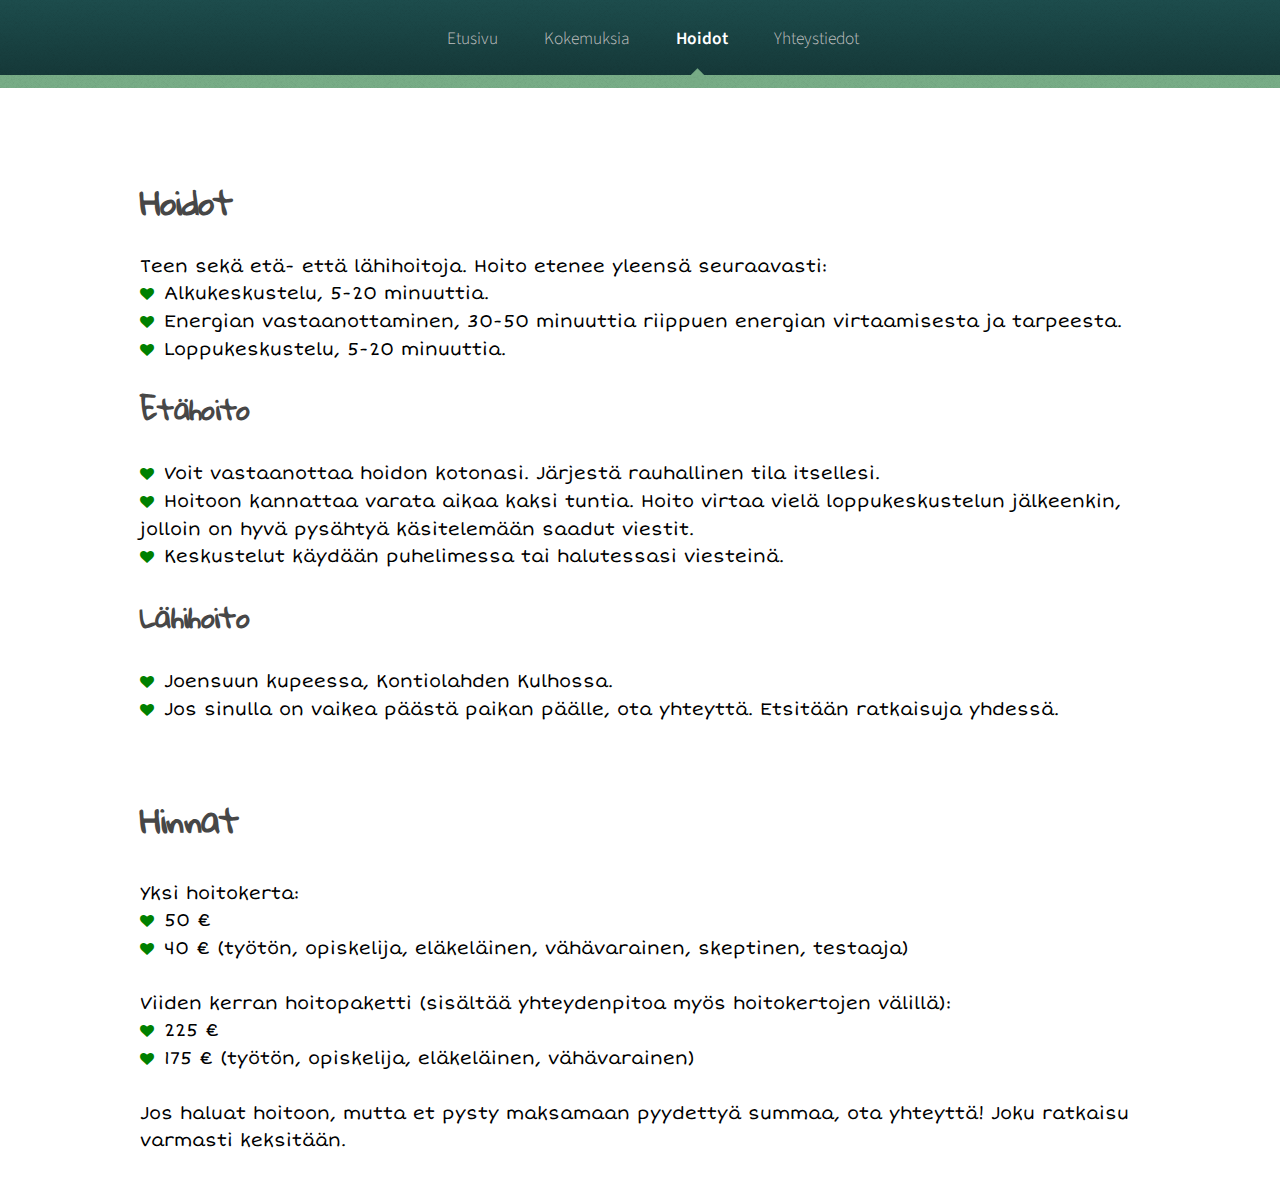
==== commit f90a31a5: "Update hoidot.html" ====
--- a/hoidot.html
+++ b/hoidot.html
@@ -51,7 +51,7 @@
               <h3>Etähoito</h3>
               <ul class="list">
                 <li><i class="fas fa-heart heart"></i> Voit vastaanottaa hoidon kotonasi. Järjestä rauhallinen tila itsellesi.</li>
-                <li><i class="fas fa-heart heart"></i> Hoitoon kannattaa varata aikaa kaksi tuntia. Hoito virtaa vielä loppukeskustelun jälkeen, jolloin on hyvä pysähtyä käsitelemään saadut viestit. </li>
+                <li><i class="fas fa-heart heart"></i> Hoitoon kannattaa varata aikaa kaksi tuntia. Hoito virtaa vielä loppukeskustelun jälkeenkin, jolloin on hyvä pysähtyä käsitelemään saadut viestit. </li>
                 <li><i class="fas fa-heart heart"></i> Keskustelut käydään puhelimessa tai halutessasi viesteinä.</li>
               </ul>
               </p>
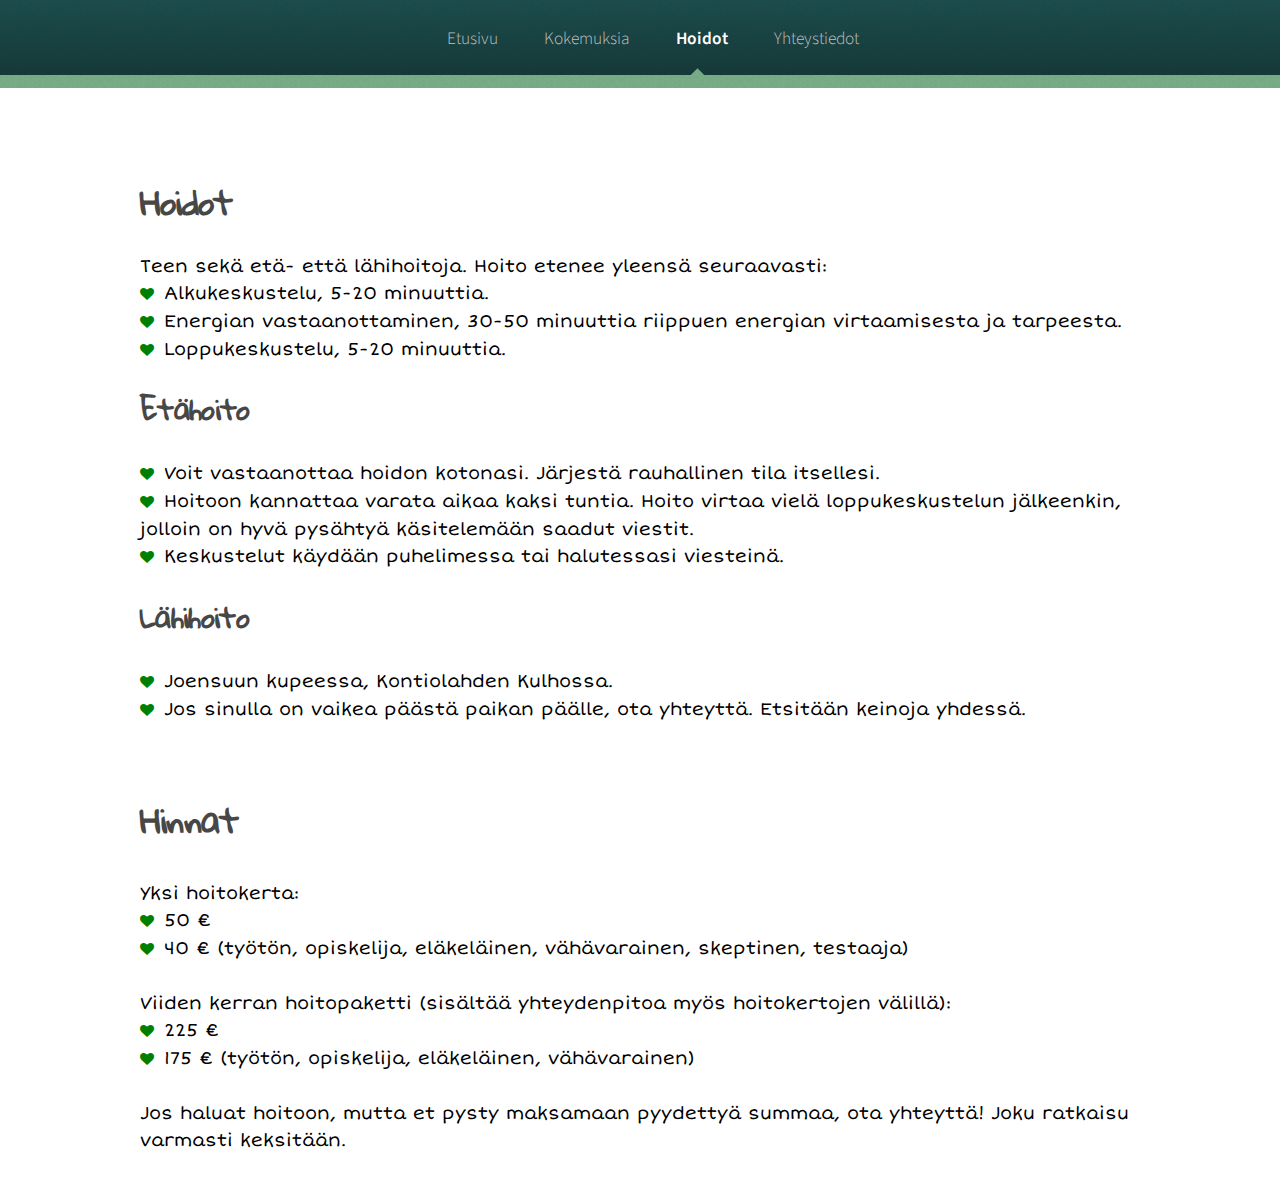
==== commit 4031ae00: "Update hoidot.html" ====
--- a/hoidot.html
+++ b/hoidot.html
@@ -60,7 +60,7 @@
               <h3>Lähihoito</h3>
               <ul class="list">
                 <li><i class="fas fa-heart heart"></i> Joensuun kupeessa, Kontiolahden Kulhossa.</li>
-                <li><i class="fas fa-heart heart"></i> Jos sinulla on vaikea päästä paikan päälle, ota yhteyttä. Etsitään ratkaisuja yhdessä.</li>
+                <li><i class="fas fa-heart heart"></i> Jos sinulla on vaikea päästä paikan päälle, ota yhteyttä. Etsitään keinoja yhdessä.</li>
               </ul>
               </p>
 
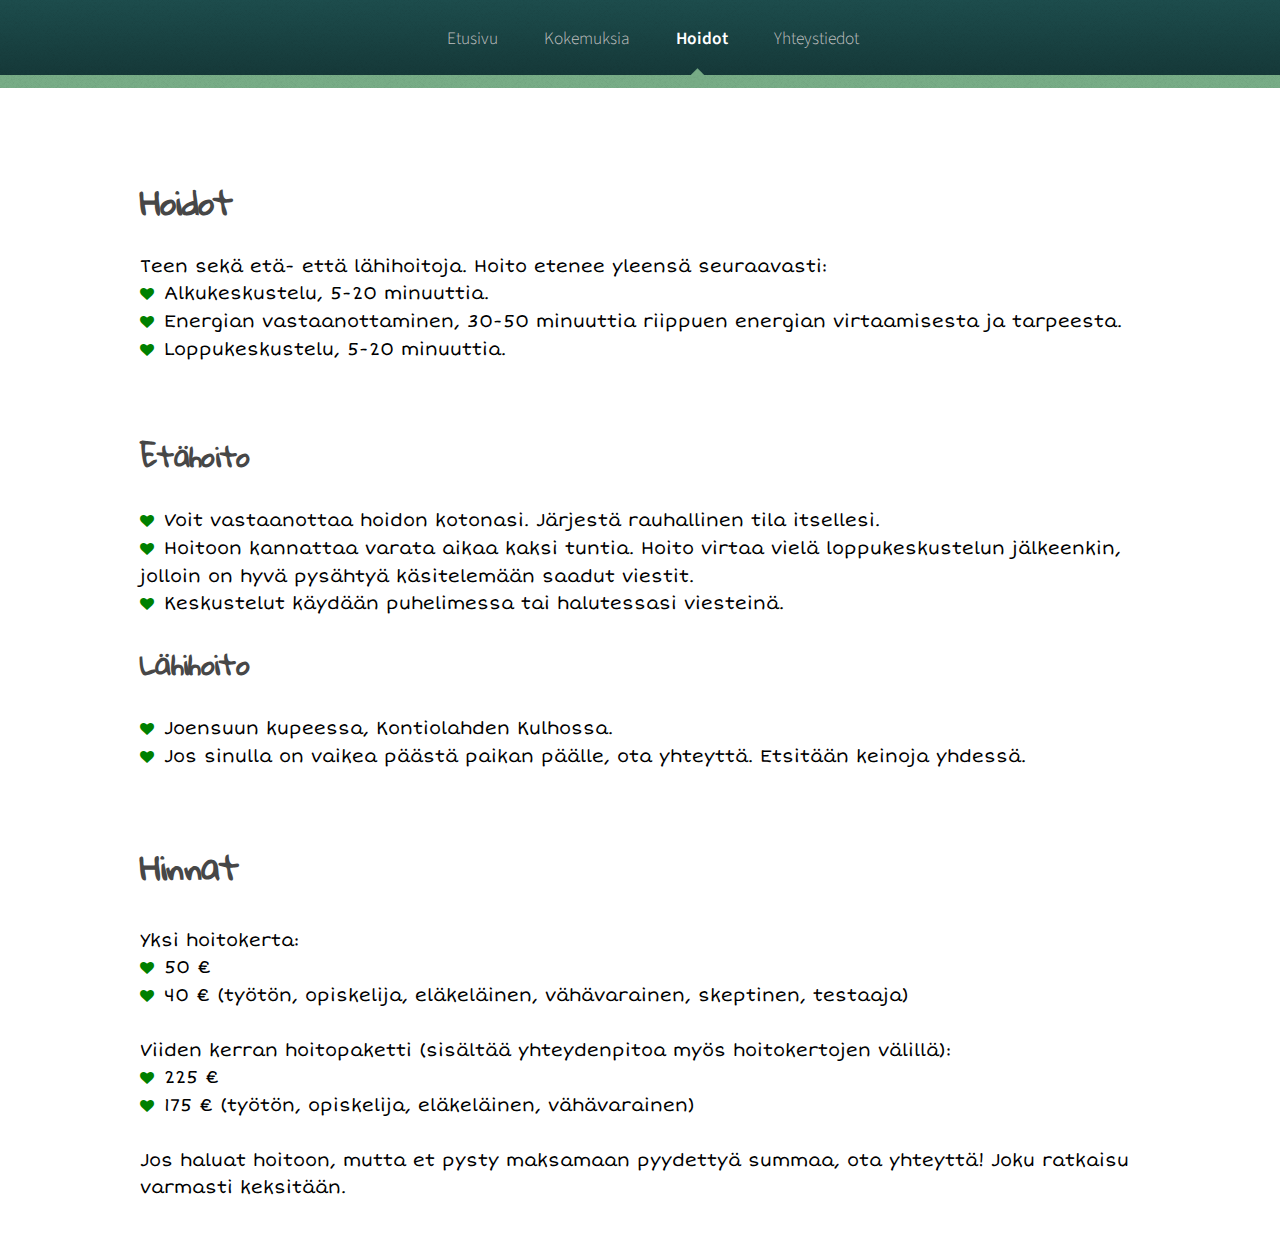
==== commit e49e6676: "Update hoidot.html" ====
--- a/hoidot.html
+++ b/hoidot.html
@@ -46,6 +46,8 @@
                 <li><i class="fas fa-heart heart"></i> Loppukeskustelu, 5-20 minuuttia.</li>
               </ul>
               </p>
+
+              <br>
 
               <p class="kuka">
               <h3>Etähoito</h3>
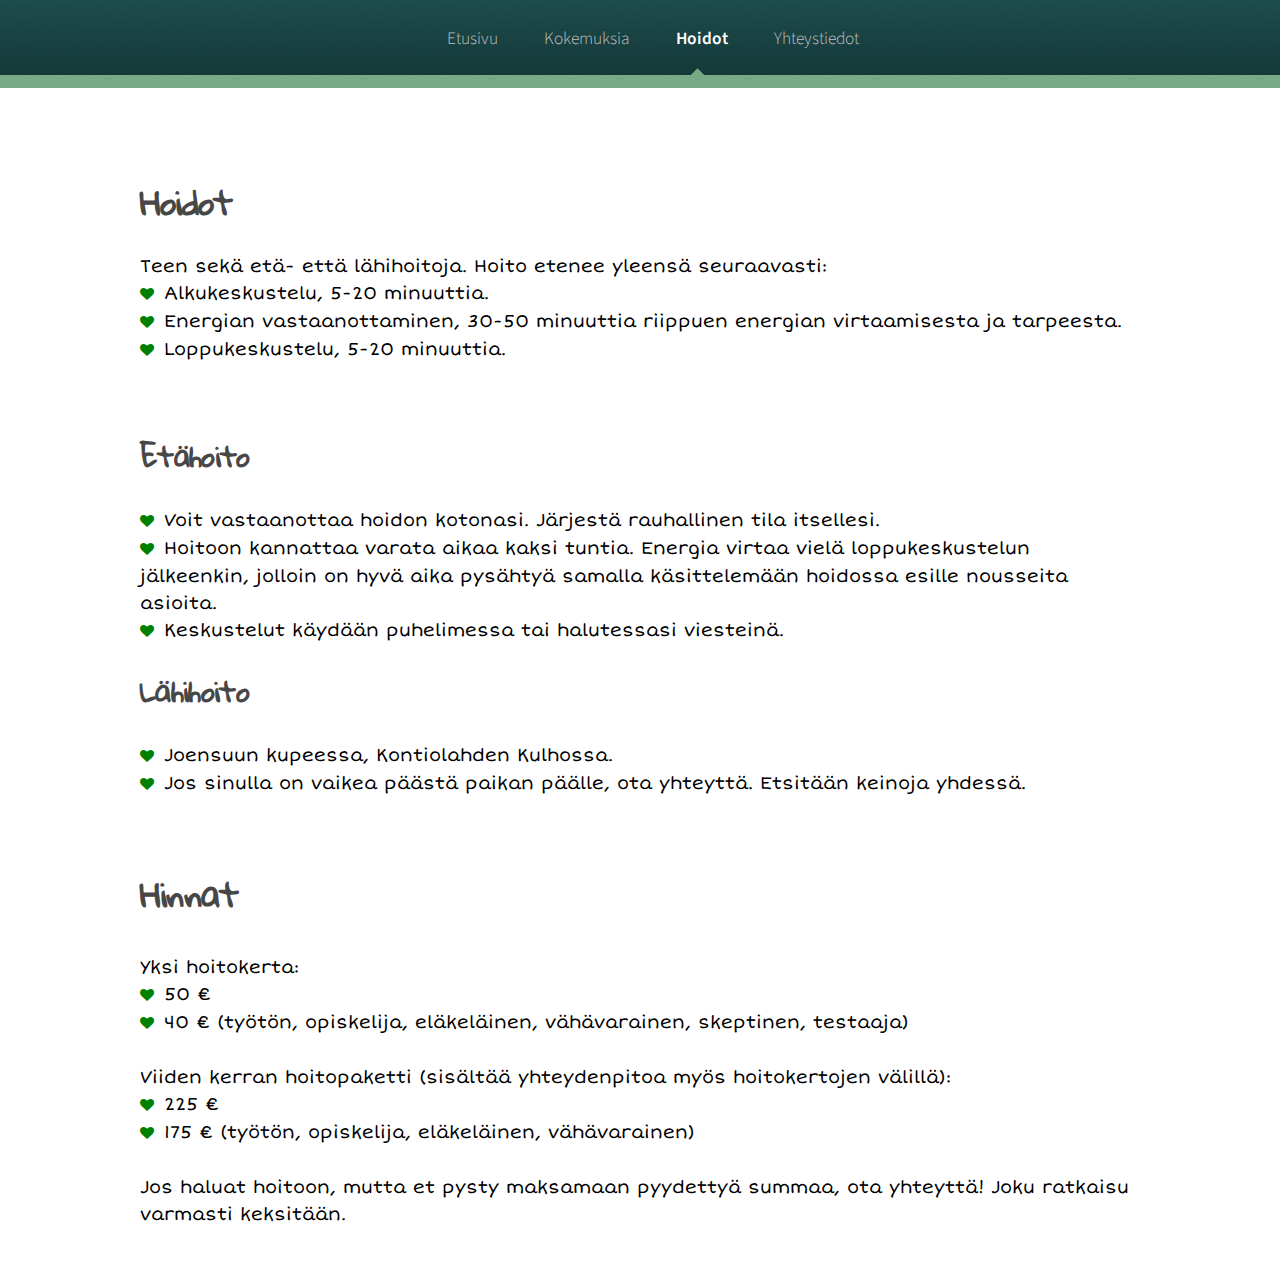
==== commit 075530dc: "Update hoidot.html" ====
--- a/hoidot.html
+++ b/hoidot.html
@@ -53,7 +53,7 @@
               <h3>Etähoito</h3>
               <ul class="list">
                 <li><i class="fas fa-heart heart"></i> Voit vastaanottaa hoidon kotonasi. Järjestä rauhallinen tila itsellesi.</li>
-                <li><i class="fas fa-heart heart"></i> Hoitoon kannattaa varata aikaa kaksi tuntia. Hoito virtaa vielä loppukeskustelun jälkeenkin, jolloin on hyvä pysähtyä käsitelemään saadut viestit. </li>
+                <li><i class="fas fa-heart heart"></i> Hoitoon kannattaa varata aikaa kaksi tuntia. Energia virtaa vielä loppukeskustelun jälkeenkin, jolloin on hyvä aika pysähtyä samalla käsittelemään hoidossa esille nousseita asioita. </li>
                 <li><i class="fas fa-heart heart"></i> Keskustelut käydään puhelimessa tai halutessasi viesteinä.</li>
               </ul>
               </p>
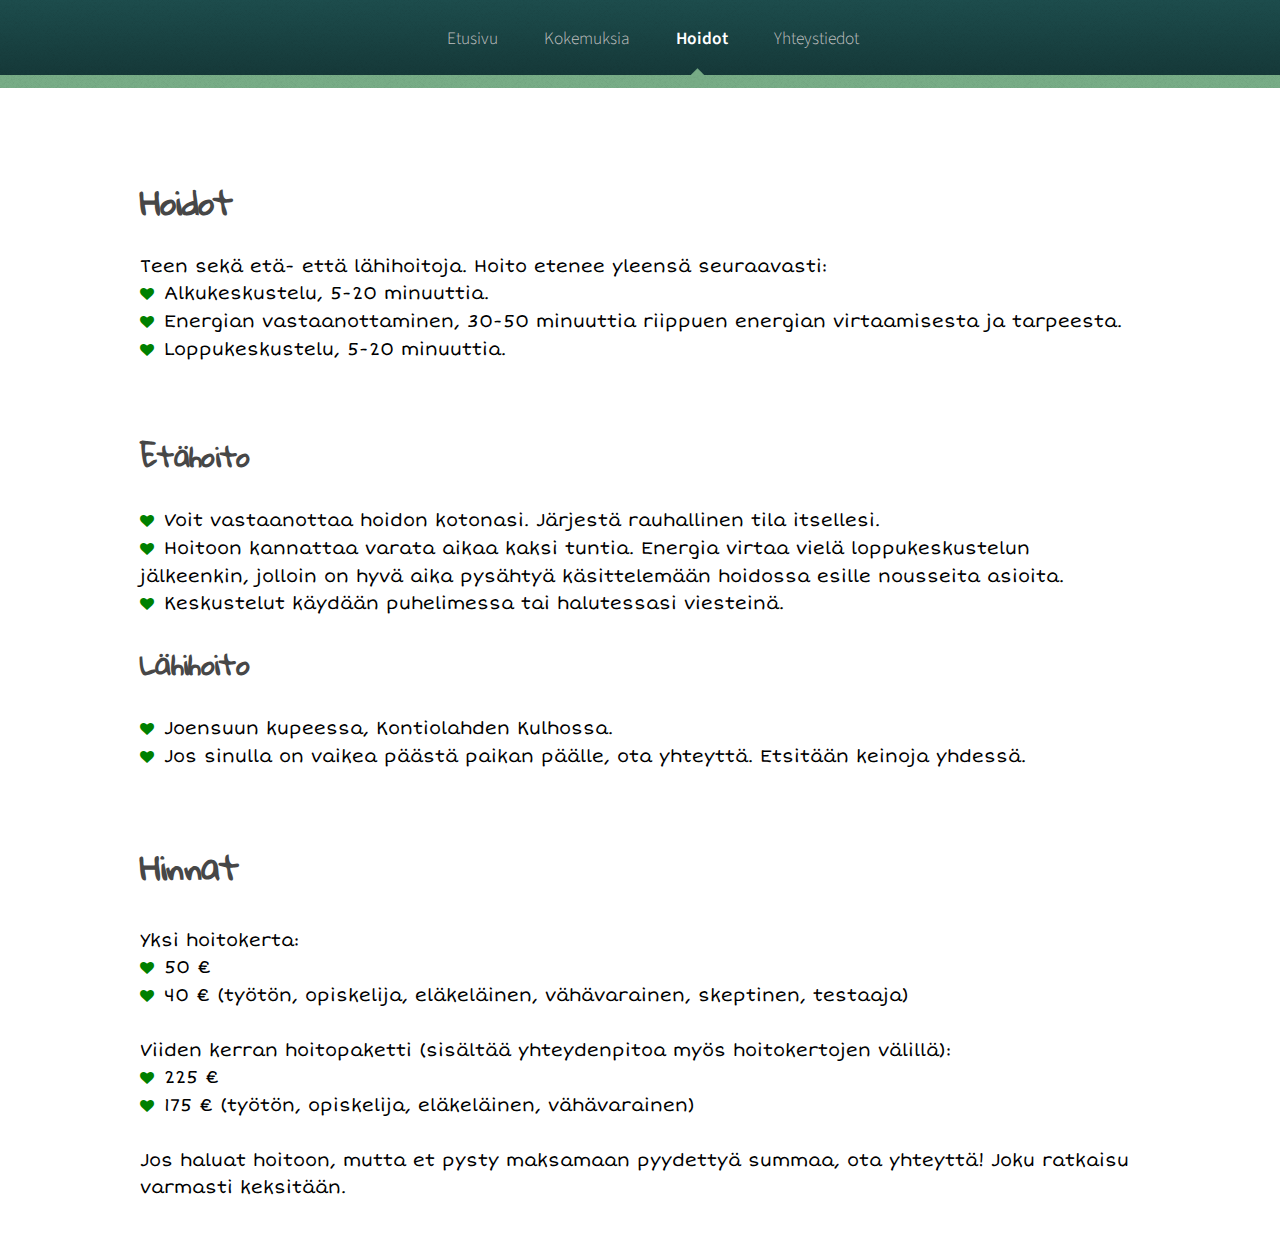
==== commit 3fe3beb0: "Update hoidot.html" ====
--- a/hoidot.html
+++ b/hoidot.html
@@ -53,7 +53,7 @@
               <h3>Etähoito</h3>
               <ul class="list">
                 <li><i class="fas fa-heart heart"></i> Voit vastaanottaa hoidon kotonasi. Järjestä rauhallinen tila itsellesi.</li>
-                <li><i class="fas fa-heart heart"></i> Hoitoon kannattaa varata aikaa kaksi tuntia. Energia virtaa vielä loppukeskustelun jälkeenkin, jolloin on hyvä aika pysähtyä samalla käsittelemään hoidossa esille nousseita asioita. </li>
+                <li><i class="fas fa-heart heart"></i> Hoitoon kannattaa varata aikaa kaksi tuntia. Energia virtaa vielä loppukeskustelun jälkeenkin, jolloin on hyvä aika pysähtyä käsittelemään hoidossa esille nousseita asioita. </li>
                 <li><i class="fas fa-heart heart"></i> Keskustelut käydään puhelimessa tai halutessasi viesteinä.</li>
               </ul>
               </p>
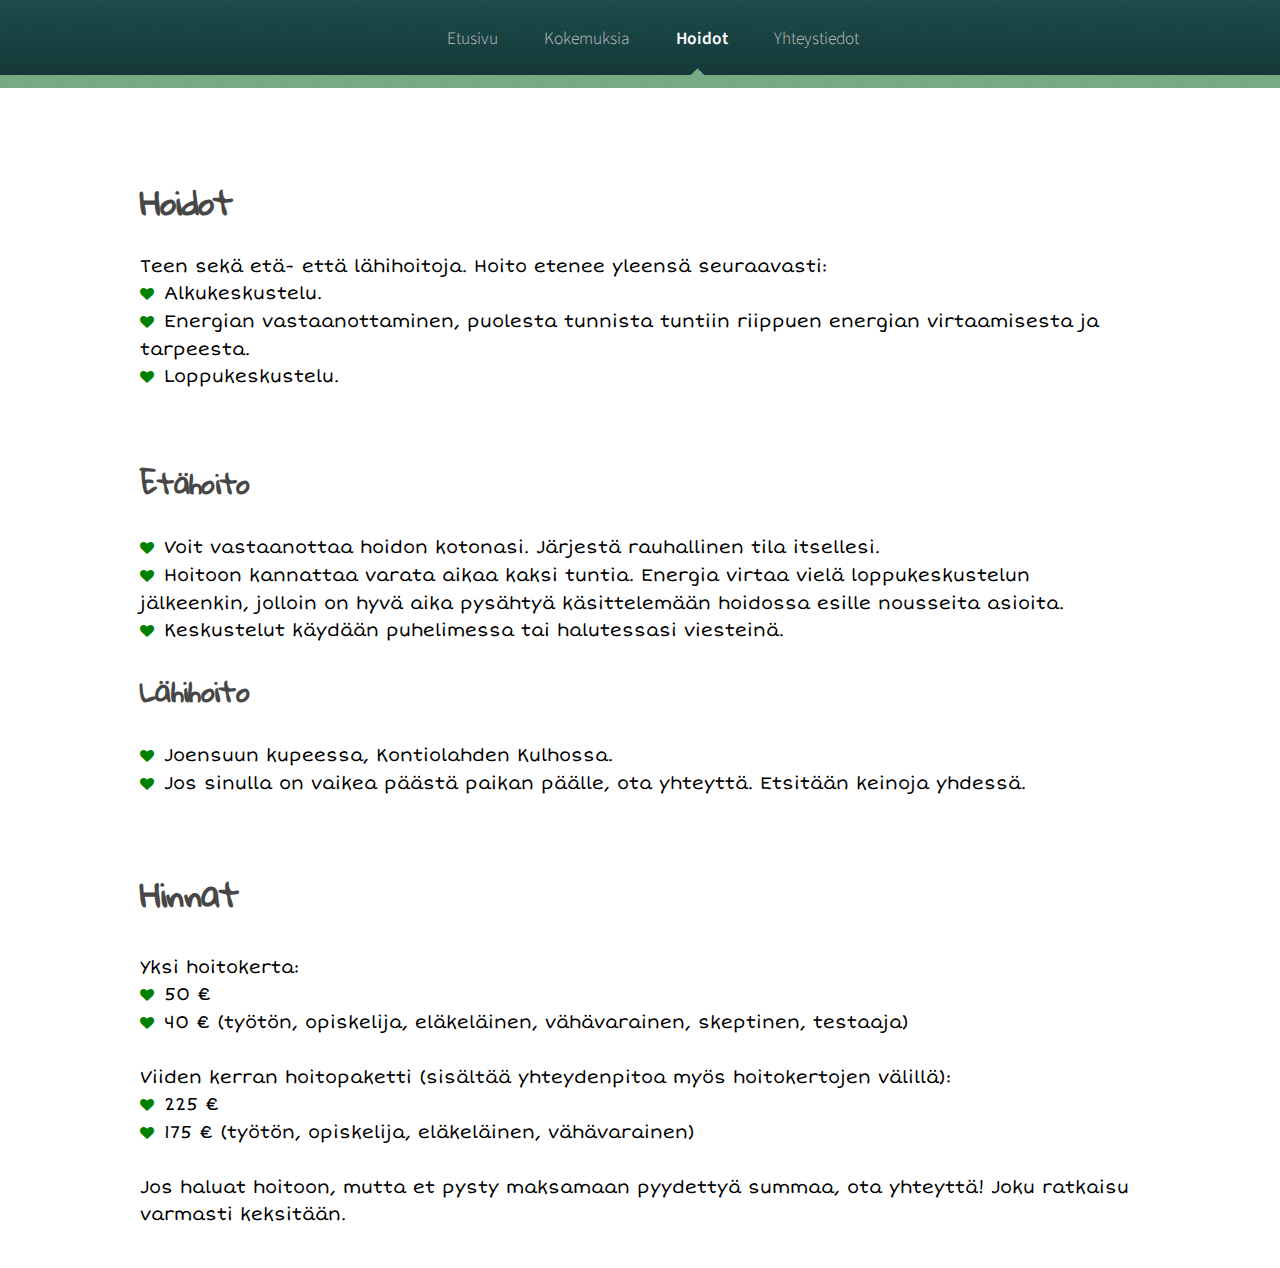
==== commit f4fe8769: "Update hoidot.html" ====
--- a/hoidot.html
+++ b/hoidot.html
@@ -41,9 +41,9 @@
               <p class="kuka">
               <ul class="list">
 		<li>Teen sekä etä- että lähihoitoja. Hoito etenee yleensä seuraavasti:</li>
-                <li><i class="fas fa-heart heart"></i> Alkukeskustelu, 5-20 minuuttia.</li>
-                <li><i class="fas fa-heart heart"></i> Energian vastaanottaminen, 30-50 minuuttia riippuen energian virtaamisesta ja tarpeesta.</li>
-                <li><i class="fas fa-heart heart"></i> Loppukeskustelu, 5-20 minuuttia.</li>
+                <li><i class="fas fa-heart heart"></i> Alkukeskustelu.</li>
+                <li><i class="fas fa-heart heart"></i> Energian vastaanottaminen, puolesta tunnista tuntiin riippuen energian virtaamisesta ja tarpeesta.</li>
+                <li><i class="fas fa-heart heart"></i> Loppukeskustelu.</li>
               </ul>
               </p>
 
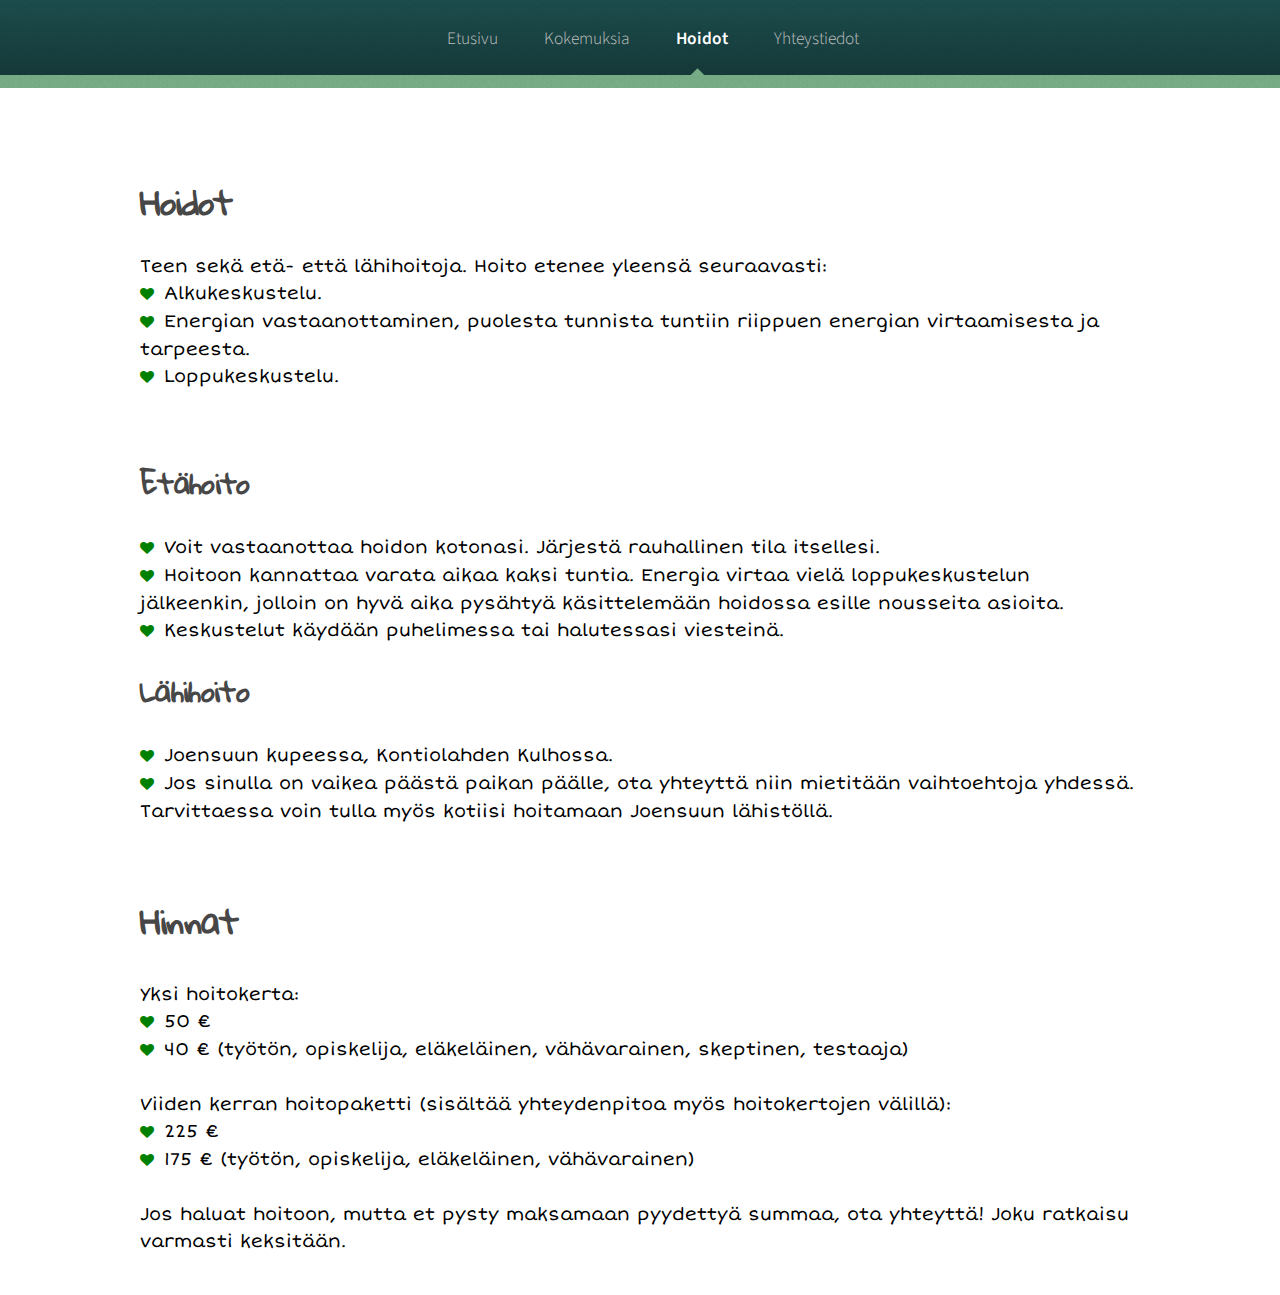
==== commit 16908441: "Update hoidot.html" ====
--- a/hoidot.html
+++ b/hoidot.html
@@ -62,7 +62,7 @@
               <h3>Lähihoito</h3>
               <ul class="list">
                 <li><i class="fas fa-heart heart"></i> Joensuun kupeessa, Kontiolahden Kulhossa.</li>
-                <li><i class="fas fa-heart heart"></i> Jos sinulla on vaikea päästä paikan päälle, ota yhteyttä. Etsitään keinoja yhdessä.</li>
+                <li><i class="fas fa-heart heart"></i> Jos sinulla on vaikea päästä paikan päälle, ota yhteyttä niin mietitään vaihtoehtoja yhdessä. Tarvittaessa voin tulla myös kotiisi hoitamaan Joensuun lähistöllä.</li>
               </ul>
               </p>
 
